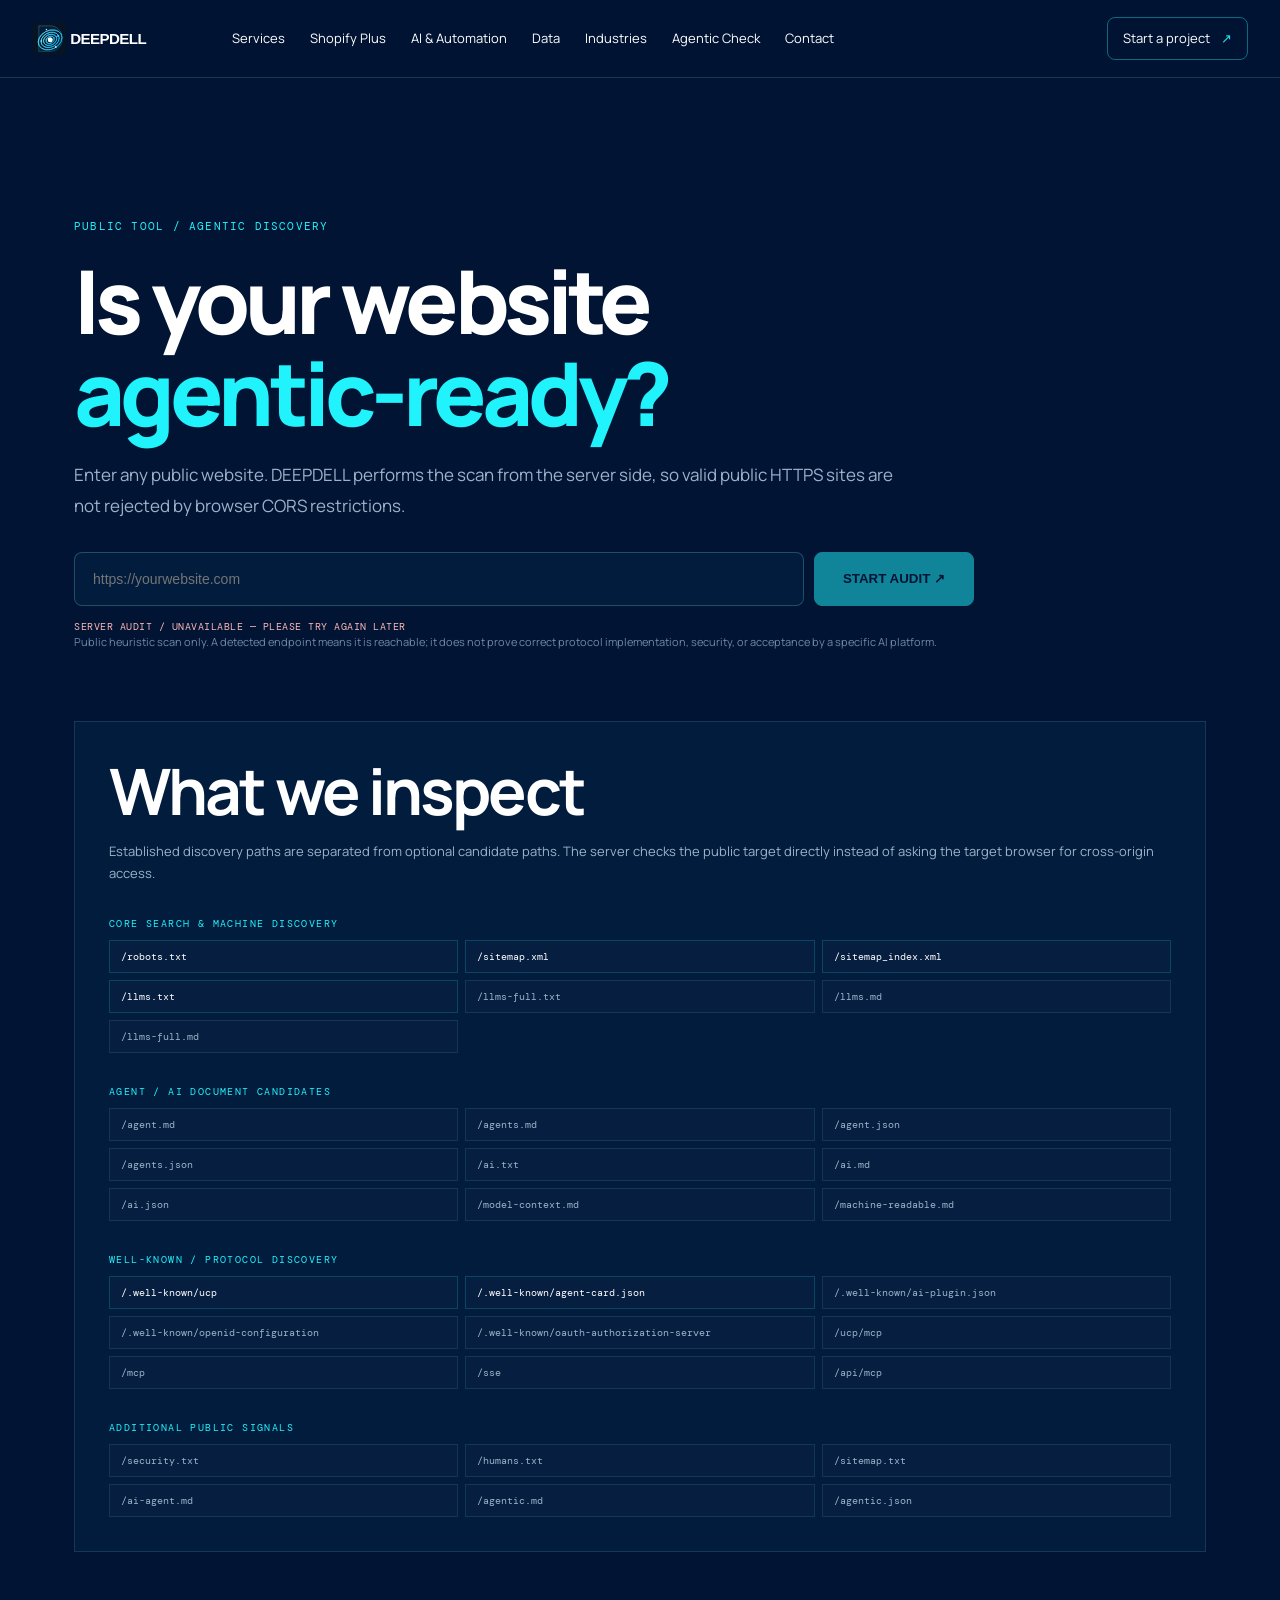
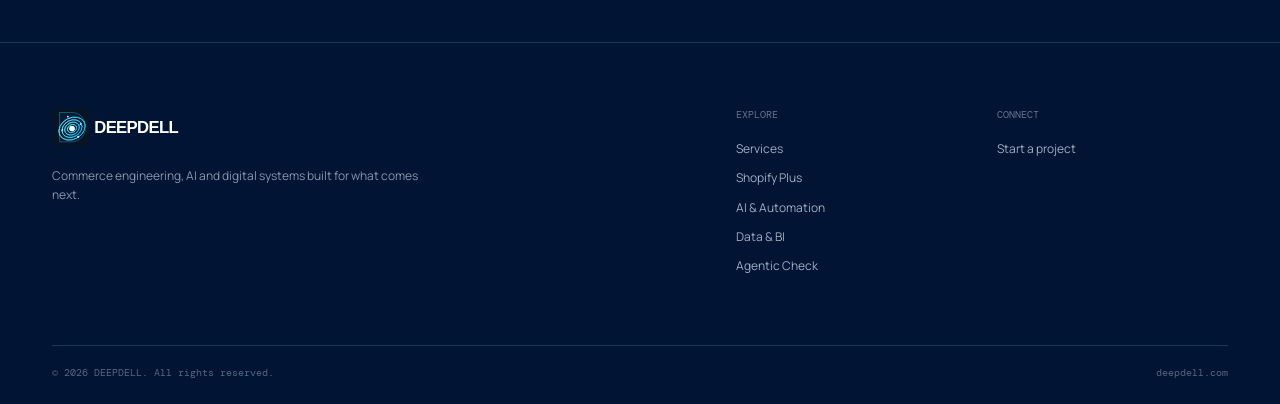
==== agentic-check.html @ 2ed1f087 "Remove CAPTCHA dependency from Agentic Readiness Checker" ====
<!doctype html>
<html lang="en">
<head>
<meta charset="utf-8"><meta name="viewport" content="width=device-width,initial-scale=1,viewport-fit=cover"><meta name="theme-color" content="#011434">
<meta name="description" content="DEEPDELL Agentic Readiness Checker — scan a public website for machine-readable discovery signals."><meta name="robots" content="index,follow,max-image-preview:large"><link rel="canonical" href="https://deepdell.com/agentic-check.html"><link rel="icon" href="assets/favicon.svg">
<link rel="stylesheet" href="styles.css"><link rel="stylesheet" href="responsive.css"><link rel="stylesheet" href="brand.css"><link rel="stylesheet" href="ux.css"><link rel="stylesheet" href="tech.css"><link rel="stylesheet" href="site-fixes.css">
<title>Agentic Readiness Checker — DEEPDELL</title>
<style>
.check-wrap{max-width:1180px;margin:0 auto;padding:140px 24px 90px}.check-hero{max-width:900px;margin-bottom:42px}.check-hero h1{font-size:clamp(48px,7vw,88px);line-height:.96;margin:18px 0 22px}.check-hero h1 span{color:#20f3fb}.check-hero p{color:#9db3ca;font-size:17px;line-height:1.8;max-width:820px}.check-form{display:grid;grid-template-columns:minmax(0,1fr) auto;gap:10px;margin:30px 0 12px}.check-form input{min-width:0;padding:17px 18px;border:1px solid rgba(137,249,253,.22);background:#021c3d;color:#fff;border-radius:8px;font:14px Inter,Arial,sans-serif;outline:none}.check-form input:focus{border-color:#20f3fb;box-shadow:0 0 0 3px rgba(32,243,251,.08)}.check-form button{border:1px solid #20f3fb;background:#20f3fb;color:#011434;padding:0 28px;border-radius:8px;font-weight:800;cursor:pointer;min-height:54px}.check-form button:disabled{opacity:.5;cursor:wait}.check-note{font-size:11px;color:#7189a3;line-height:1.7}.server-status{font:10px 'DM Mono',monospace;color:#7189a3;letter-spacing:.05em;margin-top:14px}.server-status.ready{color:#89f9fd}.server-status.error{color:#ffb7b7}.audit-panel{display:none;margin-top:35px}.audit-panel.show{display:block}.audit-url{margin:0 0 18px;padding:11px 13px;border:1px solid rgba(137,249,253,.14);background:#021c3d;color:#89f9fd;font:10px 'DM Mono',monospace;overflow:hidden;text-overflow:ellipsis;white-space:nowrap}.audit-head{display:flex;justify-content:space-between;gap:25px;align-items:flex-end;margin-bottom:20px}.audit-score{font-size:66px;line-height:.9;font-weight:800;color:#20f3fb}.audit-score small{font-size:20px;color:#89f9fd}.audit-label{color:#9db3ca;font:10px 'DM Mono',monospace;letter-spacing:.1em;text-transform:uppercase;line-height:1.8}.audit-grid{display:grid;grid-template-columns:repeat(2,minmax(0,1fr));gap:10px}.audit-card{padding:18px;border:1px solid rgba(137,249,253,.13);background:#062247;min-height:110px}.audit-card.pass{border-color:rgba(32,243,251,.35)}.audit-card.warn{border-color:rgba(255,196,91,.3)}.audit-top{display:flex;justify-content:space-between;gap:10px;margin-bottom:8px}.audit-top strong{font-size:13px}.badge{font:9px 'DM Mono',monospace;letter-spacing:.1em;color:#89f9fd}.warn .badge{color:#ffc45b}.audit-card p{margin:0;color:#9db3ca;font-size:12px;line-height:1.65}.group-title{margin:32px 0 10px;color:#20f3fb;font:10px 'DM Mono',monospace;letter-spacing:.14em}.score-box{margin:30px 0;padding:24px;border:1px solid rgba(32,243,251,.24);background:linear-gradient(135deg,rgba(32,243,251,.045),rgba(2,28,61,.96))}.score-box h3{margin:0 0 18px;color:#20f3fb;font:11px 'DM Mono',monospace;letter-spacing:.14em}.score-row{display:grid;grid-template-columns:minmax(0,1fr) auto;gap:15px;padding:11px 0;border-bottom:1px solid rgba(137,249,253,.08);color:#dce9f5;font-size:13px}.score-row strong{font:700 12px 'DM Mono',monospace;color:#89f9fd}.score-total{display:flex;justify-content:space-between;margin-top:16px;padding-top:16px;border-top:1px solid rgba(32,243,251,.22);font-weight:800}.score-total b{font:700 20px 'DM Mono',monospace;color:#20f3fb}.audit-actions{display:flex;justify-content:space-between;gap:15px;align-items:center;margin-top:22px;padding:22px;border:1px solid rgba(32,243,251,.22);background:#021c3d}.audit-actions strong{display:block;font-size:18px;margin-bottom:5px}.audit-actions span{color:#9db3ca;font-size:12px;line-height:1.6}.audit-actions a{white-space:nowrap}.method{margin-top:70px;padding:34px;border:1px solid rgba(137,249,253,.13);background:#021c3d}.method h2{margin-top:0}.method p{color:#9db3ca;line-height:1.75;font-size:13px}.path-list{display:grid;grid-template-columns:repeat(3,1fr);gap:7px}.path{padding:9px 11px;border:1px solid rgba(137,249,253,.10);background:#061f40;color:#9db3ca;font:10px 'DM Mono',monospace;overflow:hidden;text-overflow:ellipsis}.path.standard{color:#fff;border-color:rgba(32,243,251,.18)}
@media(max-width:700px){.check-wrap{padding:105px 18px 60px}.check-form{grid-template-columns:1fr}.check-form button{width:100%}.audit-head{align-items:flex-start;flex-direction:column}.audit-grid{grid-template-columns:1fr}.audit-actions{align-items:flex-start;flex-direction:column}.audit-actions a{width:100%;text-align:center}.path-list{grid-template-columns:1fr 1fr}.audit-score{font-size:56px}}
@media(max-width:430px){.path-list{grid-template-columns:1fr}.check-hero h1{font-size:clamp(42px,12vw,58px)}}
</style>
</head>
<body>
<div id="site-loader" aria-hidden="true"><div class="loader-inner"><div class="loader-orbit"><span class="loader-core"></span></div><span class="loader-label">DEEPDELL / INITIALISING</span></div></div>
<header class="site-header" id="top"><a class="brand" href="/" aria-label="DEEPDELL home"><img src="assets/deepdell-lockup.svg" alt="DEEPDELL — Deep Technology. Clear Impact."></a><nav class="nav" aria-label="Main navigation"><a href="services.html">Services</a><a href="shopify-plus.html">Shopify Plus</a><a href="ai.html">AI & Automation</a><a href="data.html">Data</a><a href="industries.html">Industries</a><a href="agentic-check.html" aria-current="page">Agentic Check</a><a href="contact.html">Contact</a></nav><div class="header-tools"><a class="header-cta" href="contact.html">Start a project <span>↗</span></a><button class="menu" aria-label="Open menu" aria-expanded="false" type="button"><i></i><i></i></button></div></header>
<main class="check-wrap"><section class="check-hero"><div class="section-kicker">PUBLIC TOOL / AGENTIC DISCOVERY</div><h1>Is your website <span>agentic-ready?</span></h1><p>Enter any public website. DEEPDELL performs the scan from the server side, so valid public HTTPS sites are not rejected by browser CORS restrictions.</p><form class="check-form" id="scan-form"><input id="url" type="url" inputmode="url" autocomplete="url" placeholder="https://yourwebsite.com" required><button id="scan-button" type="submit">START AUDIT ↗</button></form><div class="server-status" id="server-status">SERVER AUDIT / CHECKING AVAILABILITY</div><div class="check-note">Public heuristic scan only. A detected endpoint means it is reachable; it does not prove correct protocol implementation, security, or acceptance by a specific AI platform.</div></section><section class="audit-panel" id="status" aria-live="polite"></section>
<section class="method"><h2>What we inspect</h2><p>Established discovery paths are separated from optional candidate paths. The server checks the public target directly instead of asking the target browser for cross-origin access.</p><div class="group-title">CORE SEARCH & MACHINE DISCOVERY</div><div class="path-list"><div class="path standard">/robots.txt</div><div class="path standard">/sitemap.xml</div><div class="path standard">/sitemap_index.xml</div><div class="path standard">/llms.txt</div><div class="path">/llms-full.txt</div><div class="path">/llms.md</div><div class="path">/llms-full.md</div></div><div class="group-title">AGENT / AI DOCUMENT CANDIDATES</div><div class="path-list"><div class="path">/agent.md</div><div class="path">/agents.md</div><div class="path">/agent.json</div><div class="path">/agents.json</div><div class="path">/ai.txt</div><div class="path">/ai.md</div><div class="path">/ai.json</div><div class="path">/model-context.md</div><div class="path">/machine-readable.md</div></div><div class="group-title">WELL-KNOWN / PROTOCOL DISCOVERY</div><div class="path-list"><div class="path standard">/.well-known/ucp</div><div class="path standard">/.well-known/agent-card.json</div><div class="path">/.well-known/ai-plugin.json</div><div class="path">/.well-known/openid-configuration</div><div class="path">/.well-known/oauth-authorization-server</div><div class="path">/ucp/mcp</div><div class="path">/mcp</div><div class="path">/sse</div><div class="path">/api/mcp</div></div><div class="group-title">ADDITIONAL PUBLIC SIGNALS</div><div class="path-list"><div class="path">/security.txt</div><div class="path">/humans.txt</div><div class="path">/sitemap.txt</div><div class="path">/ai-agent.md</div><div class="path">/agentic.md</div><div class="path">/agentic.json</div></div></section></main>
<footer class="footer"><div class="footer-brand"><img src="assets/deepdell-lockup.svg" alt="DEEPDELL — Deep Technology. Clear Impact."><p>Commerce engineering, AI and digital systems built for what comes next.</p></div><div class="footer-links"><div><strong>EXPLORE</strong><a href="services.html">Services</a><a href="shopify-plus.html">Shopify Plus</a><a href="ai.html">AI & Automation</a><a href="data.html">Data & BI</a><a href="agentic-check.html">Agentic Check</a></div><div><strong>CONNECT</strong><a href="contact.html">Start a project</a></div></div><div class="footer-bottom"><span>© 2026 DEEPDELL. All rights reserved.</span><span>deepdell.com</span></div></footer>
<script src="script.js"></script><script>
(()=>{
const form=document.getElementById('scan-form'),input=document.getElementById('url'),status=document.getElementById('status'),button=document.getElementById('scan-button'),server=document.getElementById('server-status');
const q=new URLSearchParams(location.search);if(q.get('url'))input.value=q.get('url');
const esc=s=>String(s??'').replace(/[&<>\"]/g,m=>({'&':'&amp;','<':'&lt;','>':'&gt;','\"':'&quot;'}[m]||m));
let apiReady=false;
async function checkApi(){try{const r=await fetch('/api/config',{cache:'no-store'});if(!r.ok)throw new Error();const cfg=await r.json();if(!cfg.auditAvailable)throw new Error();apiReady=true;server.textContent='SERVER AUDIT / READY';server.className='server-status ready';button.disabled=false}catch{apiReady=false;server.textContent='SERVER AUDIT / UNAVAILABLE — PLEASE TRY AGAIN LATER';server.className='server-status error';button.disabled=true}}
checkApi();
function render(r){const c=r.categories,total=Object.values(c).reduce((a,b)=>a+b,0),groups={};r.results.forEach(x=>(groups[x.group]??=[]).push(x));status.innerHTML=`<div class="audit-url">${esc(r.base)}</div><div class="audit-head"><div><div class="audit-score">${total}<small>/100</small></div><div class="audit-label">SCAN COMPLETE · SERVER-SIDE PUBLIC AUDIT</div></div><div class="audit-label">FOUND ${r.results.filter(x=>x.found).length} / ${r.results.length}<br>HTTP ${r.homepage.status} · HTTPS ${r.base.startsWith('https://')?'YES':'NO'}</div></div><section class="score-box"><h3>AGENTIC READINESS</h3>${[['Technical SEO',c.technicalSeo],['Machine Discovery',c.machineDiscovery],['LLM Readability',c.llmReadability],['Agent Identity',c.agentIdentity],['Agent Protocols',c.agentProtocols]].map(x=>`<div class="score-row"><span>${x[0]}</span><strong>${x[1]} / 20</strong></div>`).join('')}<div class="score-total"><span>TOTAL</span><b>${total} / 100</b></div></section><div class="group-title">PUBLIC SIGNAL RESULTS</div>${Object.entries(groups).map(([g,items])=>`<div class="group-title">${esc(g.toUpperCase())}</div><div class="audit-grid">${items.map(x=>`<article class="audit-card ${x.found?'pass':'warn'}"><div class="audit-top"><strong>${esc(x.name)}</strong><span class="badge">${x.found?'FOUND':'NOT FOUND'}</span></div><p><code>${esc(x.path)}</code> · ${x.found?'Public endpoint is reachable.':'No public response detected.'}${x.status?` HTTP ${x.status}.`:''} ${x.standard?'Established discovery path.':'Candidate or optional path.'}</p></article>`).join('')}</div>`).join('')}<div class="audit-actions"><div><strong>Want your website to work better for agents?</strong><span>DEEPDELL can turn these gaps into a structured machine-readable discovery layer.</span></div><a class="btn primary" href="contact.html?audit=${encodeURIComponent(r.base)}">MAKE MY WEBSITE AGENTIC ↗</a></div>`;status.classList.add('show');try{sessionStorage.setItem('deepdell-last-audit',r.base)}catch{}}
form.addEventListener('submit',async e=>{e.preventDefault();const value=input.value.trim();if(!apiReady||!value)return;button.disabled=true;button.textContent='SCANNING…';server.textContent='SERVER AUDIT / SCANNING PUBLIC SITE';server.className='server-status ready';status.classList.remove('show');try{const r=await fetch('/api/audit',{method:'POST',headers:{'Content-Type':'application/json','Accept':'application/json'},body:JSON.stringify({url:value})});const json=await r.json().catch(()=>({}));if(!r.ok)throw new Error(json.error||`Audit service returned HTTP ${r.status}.`);render(json);server.textContent='SERVER AUDIT / COMPLETE'}catch(err){status.innerHTML=`<div class="score-box"><h3>AUDIT COULD NOT COMPLETE</h3><p style="margin:0;color:#9db3ca;line-height:1.7;font-size:13px">${esc(err.message||'The server audit is temporarily unavailable. Please try again.')}</p></div>`;status.classList.add('show');server.textContent='SERVER AUDIT / ERROR';server.className='server-status error'}finally{button.disabled=!apiReady;button.textContent='START AUDIT ↗'}});
})();
</script>
</body></html>
---- styles.css ----
@import url('https://fonts.googleapis.com/css2?family=DM+Mono:wght@400;500&family=Manrope:wght@400;500;600;700;800&display=swap');:root{--bg:#030a14;--panel:#071526;--text:#f5f9ff;--muted:#9eb0c5;--line:rgba(151,192,228,.16);--cyan:#24e4f2;--blue:#4d8dff;--max:1240px}*{box-sizing:border-box}html{scroll-behavior:smooth}body{margin:0;background:radial-gradient(circle at 75% 5%,rgba(0,190,255,.1),transparent 28%),var(--bg);color:var(--text);font-family:Manrope,Arial,sans-serif;line-height:1.6}.noise{position:fixed;inset:0;pointer-events:none;opacity:.035}.section-pad{max-width:var(--max);margin:auto;padding:110px 32px}.site-header{height:78px;display:flex;align-items:center;justify-content:space-between;gap:28px;padding:0 32px;position:sticky;top:0;z-index:20;background:rgba(3,10,20,.76);backdrop-filter:blur(18px);border-bottom:1px solid var(--line)}.brand img{width:150px}.nav{display:flex;gap:25px}.nav a,.header-cta{color:#c8d5e5;text-decoration:none;font-size:13px}.nav a:hover,.text-link:hover{color:var(--cyan)}.header-cta{border:1px solid rgba(80,180,230,.3);padding:10px 15px;border-radius:999px;color:#fff}.header-cta span,.btn span,.text-link span{margin-left:8px;color:var(--cyan)}.menu{display:none;background:none;border:0}.menu i{display:block;width:25px;height:1px;background:#fff;margin:6px}.hero{min-height:calc(100vh - 78px);display:grid;grid-template-columns:1.02fr .98fr;align-items:center;gap:40px;padding-top:75px}.eyebrow,.section-kicker,.service-num,.ai-index,.trust-line,.dash-top,.dash-bottom{font-family:'DM Mono',monospace;letter-spacing:.11em;font-size:11px}.eyebrow{color:#a9c4dc;display:flex;align-items:center;gap:9px}.pulse{width:7px;height:7px;border-radius:50%;background:var(--cyan);box-shadow:0 0 18px var(--cyan)}h1{font-size:clamp(58px,7.4vw,104px);line-height:.95;letter-spacing:-.065em;margin:22px 0 28px}h1 em,h2 span{font-style:normal;background:linear-gradient(100deg,#fff 15%,#59dff3 70%,#4d8dff);-webkit-background-clip:text;color:transparent}.hero-lead{max-width:690px;font-size:18px;color:var(--muted);line-height:1.75}.hero-actions{display:flex;gap:12px;margin:32px 0 20px}.btn{display:inline-flex;align-items:center;text-decoration:none;border-radius:7px;padding:14px 19px;font-weight:700;font-size:13px}.primary{background:linear-gradient(100deg,#2ae1ef,#4b83ff);color:#03101d;box-shadow:0 10px 45px rgba(32,203,239,.17)}.ghost{border:1px solid var(--line);color:#d9e4f0}.hero-note{font-size:12px;color:#73889f}.hero-art{height:610px;position:relative;display:grid;place-items:center}.orb{width:min(530px,80vw);aspect-ratio:1;border-radius:48% 52% 50% 50%;position:relative;background:linear-gradient(145deg,#061b38,#041023);box-shadow:0 0 100px rgba(0,180,255,.16),inset 0 0 80px rgba(0,225,255,.08);overflow:hidden}.orb:before{content:'';position:absolute;inset:0;background:linear-gradient(135deg,transparent 45%,rgba(0,238,255,.18),transparent 62%);border:1px solid rgba(89,219,255,.45);border-radius:inherit}.orb-core{position:absolute;width:92px;height:92px;left:50%;top:50%;transform:translate(-50%,-50%);border-radius:50%;background:#efffff;box-shadow:0 0 20px #fff,0 0 75px #13e8ff,0 0 130px rgba(28,160,255,.75)}.ring{position:absolute;border:3px solid #62e7ff;border-left-color:transparent;border-radius:50%;left:50%;top:50%;transform:translate(-50%,-50%) rotate(-28deg);filter:drop-shadow(0 0 8px rgba(43,221,255,.5));animation:spin 15s linear infinite}.r1{width:175px;height:135px}.r2{width:270px;height:205px;animation-duration:20s}.r3{width:370px;height:285px;animation-duration:25s}.r4{width:485px;height:370px;animation-duration:31s}.dot{position:absolute;border-radius:50%;background:#bffaff;box-shadow:0 0 17px #2de7ff}.d1{width:18px;height:18px;left:22%;top:44%}.d2{width:13px;height:13px;right:18%;top:31%}.d3{width:25px;height:25px;right:28%;bottom:17%}.d4{width:15px;height:15px;left:40%;top:13%}@keyframes spin{to{transform:translate(-50%,-50%) rotate(332deg)}}.floating-card{position:absolute;background:rgba(5,19,35,.84);border:1px solid var(--line);padding:14px 17px;backdrop-filter:blur(14px);box-shadow:0 18px 50px rgba(0,0,0,.28);border-radius:9px;display:flex;flex-direction:column;min-width:165px}.floating-card span{font:10px 'DM Mono',monospace;color:var(--cyan);letter-spacing:.12em}.floating-card strong{font-size:16px}.floating-card small{font-size:10px;color:#8398ad}.card-a{left:3%;top:18%}.card-b{right:0;bottom:17%}.trust{padding-top:28px;padding-bottom:28px;border-top:1px solid var(--line);border-bottom:1px solid var(--line);max-width:none}.trust-line{max-width:var(--max);margin:auto;padding:0 32px;display:flex;justify-content:space-between;gap:20px;color:#6d849b}.section-kicker{color:#4cdceb;margin-bottom:18px}.section-heading{display:grid;grid-template-columns:1.15fr .65fr;gap:70px;align-items:end;margin-bottom:52px}.section-heading h2,h2{font-size:clamp(40px,5vw,66px);line-height:1.02;letter-spacing:-.05em;margin:0}.section-heading p,.shopify-copy>p,.dashboard-copy>p{color:var(--muted);font-size:16px;line-height:1.8;margin:0}.service-grid{display:grid;grid-template-columns:repeat(3,1fr);border-top:1px solid var(--line);border-left:1px solid var(--line)}.service{min-height:315px;padding:29px;border-right:1px solid var(--line);border-bottom:1px solid var(--line);position:relative;transition:.3s;background:rgba(4,13,24,.4)}.service:hover{background:rgba(12,34,57,.75);transform:translateY(-3px)}.service.featured{grid-column:span 2;background:linear-gradient(140deg,rgba(12,49,72,.7),rgba(5,17,31,.5))}.service-num{position:absolute;right:22px;top:22px;color:#547088}.icon{font-size:25px;color:var(--cyan);margin-bottom:48px}.service h3{font-size:21px;margin:0 0 12px}.service p{color:#8ea4ba;font-size:13px;line-height:1.75}.tags{display:flex;gap:7px;flex-wrap:wrap;margin-top:20px}.tags span,.tool-cloud span{font-size:10px;border:1px solid rgba(75,213,240,.2);padding:5px 8px;border-radius:99px;color:#93c8d5}.shopify{max-width:none;background:linear-gradient(90deg,#061424,#071b2c 50%,#04101e);display:grid;grid-template-columns:1fr 1fr;gap:80px;align-items:center;border-top:1px solid var(--line);border-bottom:1px solid var(--line)}.shopify-visual{height:520px;display:grid;place-items:center;position:relative;overflow:hidden}.shopify-mark{width:250px;height:250px;border:1px solid rgba(70,221,242,.5);border-radius:30px;display:grid;place-items:center;font-size:170px;font-weight:800;color:#fff;background:radial-gradient(circle,#0d6d77 0,rgba(6,24,42,.2) 68%);box-shadow:0 0 100px rgba(24,218,239,.18)}.grid-glow{position:absolute;inset:0;background-image:linear-gradient(rgba(65,190,220,.07) 1px,transparent 1px),linear-gradient(90deg,rgba(65,190,220,.07) 1px,transparent 1px);background-size:45px 45px;mask-image:radial-gradient(circle,#000,transparent 68%)}.shopify-copy h2{font-size:clamp(40px,5vw,64px);margin:0 0 20px}.cap-list{margin:28px 0;border-top:1px solid var(--line)}.cap-list div{display:flex;gap:18px;padding:14px 0;border-bottom:1px solid var(--line);font-size:13px}.cap-list strong{font:11px 'DM Mono',monospace;color:#4cdceb}.cap-list span{color:#bdcad8}.text-link{display:inline-block;color:#fff;text-decoration:none;font-size:13px;font-weight:700}.ai-section{background:#020913}.ai-grid{display:grid;grid-template-columns:repeat(4,1fr);border:1px solid var(--line)}.ai-grid article{padding:30px;border-right:1px solid var(--line);min-height:260px}.ai-grid article:last-child{border-right:0}.ai-index{color:var(--cyan)}.ai-grid h3{font-size:21px;margin:55px 0 10px}.ai-grid p{color:#8ea4ba;font-size:13px}.architecture{margin-top:32px;display:flex;align-items:center;justify-content:center;gap:18px;flex-wrap:wrap;color:#9ab3c8;font:11px 'DM Mono',monospace}.architecture div{padding:13px 18px;border:1px solid var(--line);background:#061322}.architecture b{color:var(--cyan)}.reporting{display:grid;grid-template-columns:.8fr 1.2fr;gap:80px;align-items:center}.dashboard-copy ul{list-style:none;padding:0;margin:28px 0}.dashboard-copy li{padding:10px 0;border-bottom:1px solid var(--line);color:#a9bacb;font-size:13px}.dashboard-copy li:before{content:'↗';color:var(--cyan);margin-right:10px}.dashboard{background:#071523;border:1px solid rgba(111,179,215,.22);border-radius:12px;padding:24px;box-shadow:0 35px 80px rgba(0,0,0,.25)}.dash-top{display:flex;justify-content:space-between;color:#8198ad}.dash-top span{color:#57e4b4}.metric-row{display:grid;grid-template-columns:repeat(3,1fr);gap:10px;margin:25px 0}.metric-row div{padding:18px;background:#091d31;border:1px solid var(--line)}.metric-row small{display:block;font:9px 'DM Mono',monospace;color:#688198}.metric-row strong{display:block;font-size:24px;margin:5px 0}.metric-row em{font-style:normal;color:#57e4b4;font-size:10px}.chart{height:210px;border:1px solid var(--line);padding:18px;display:flex;flex-direction:column;justify-content:flex-end;background:repeating-linear-gradient(0deg,transparent,transparent 48px,rgba(118,173,210,.07) 49px)}.bars{height:155px;display:flex;align-items:flex-end;gap:7px}.bars i{flex:1;display:block;background:linear-gradient(to top,#127b9a,#52e8f1);border-radius:3px 3px 0 0;opacity:.85}.axis{display:flex;justify-content:space-between;margin-top:10px;color:#5d7489;font:8px 'DM Mono',monospace}.dash-bottom{display:flex;justify-content:space-between;margin-top:18px;color:#70869a}.dash-bottom strong{color:#57e4b4}.why{background:linear-gradient(180deg,#030a14,#061426)}.why-grid{display:grid;grid-template-columns:repeat(3,1fr);gap:1px;background:var(--line)}.why-grid article{background:#061322;padding:30px;min-height:230px}.why-grid b{font:11px 'DM Mono',monospace;color:var(--cyan)}.why-grid h3{font-size:18px;margin:35px 0 8px}.why-grid p,.steps p{color:#8ea4ba;font-size:13px}.process{border-top:1px solid var(--line)}.steps{display:grid;grid-template-columns:repeat(4,1fr);border-top:1px solid var(--line)}.steps article{padding:28px;border-right:1px solid var(--line);min-height:260px}.steps article:last-child{border-right:0}.steps span{font:12px 'DM Mono',monospace;color:var(--cyan)}.steps h3{margin-top:55px;font-size:20px}.toolbox{background:#020810}.toolbox h2{margin-bottom:45px}.tool-cloud{display:flex;flex-wrap:wrap;gap:10px}.tool-cloud span{font-size:12px;padding:9px 13px;color:#b9cad9}.contact{padding-top:80px;padding-bottom:80px}.contact-panel{display:grid;grid-template-columns:1fr .65fr;gap:60px;padding:65px;border:1px solid rgba(63,207,239,.25);background:radial-gradient(circle at 85% 30%,rgba(25,214,237,.12),transparent 35%),#061426}.contact h2{font-size:clamp(44px,5.3vw,72px);margin:0 0 20px}.contact p{color:var(--muted);max-width:640px}.contact-action{display:flex;flex-direction:column;justify-content:center;align-items:flex-start;gap:15px}.large{padding:17px 22px}.contact-action small{color:#738ba2}.footer{border-top:1px solid var(--line);padding:65px 32px 25px;max-width:var(--max);margin:auto;display:grid;grid-template-columns:1fr .7fr;gap:80px}.footer-brand img{width:160px}.footer-brand p{color:#758ba1;max-width:350px;font-size:12px}.footer-links{display:grid;grid-template-columns:1fr 1fr;gap:30px}.footer-links div{display:flex;flex-direction:column;gap:10px}.footer-links strong{font:10px 'DM Mono',monospace;color:#5f768d;margin-bottom:8px}.footer-links a{color:#9db0c2;text-decoration:none;font-size:12px}.footer-bottom{grid-column:1/-1;border-top:1px solid var(--line);padding-top:20px;display:flex;justify-content:space-between;color:#52697f;font:10px 'DM Mono',monospace}@media(max-width:950px){.nav{display:none}.menu{display:block}.site-header.menu-open .nav{display:flex;position:absolute;top:78px;left:0;right:0;padding:20px 32px;background:#040d19;flex-direction:column;border-bottom:1px solid var(--line)}.hero,.shopify,.reporting,.contact-panel{grid-template-columns:1fr}.hero-art{height:480px}.service-grid{grid-template-columns:1fr 1fr}.service.featured{grid-column:span 2}.ai-grid{grid-template-columns:1fr 1fr}.ai-grid article{border-bottom:1px solid var(--line)}.why-grid{grid-template-columns:1fr 1fr}.steps{grid-template-columns:1fr 1fr}.shopify-visual{height:360px}.section-heading{grid-template-columns:1fr;gap:20px}.trust-line{flex-wrap:wrap}.trust-line span{width:30%}}@media(max-width:600px){.section-pad{padding:75px 20px}.site-header{padding:0 20px}.header-cta{display:none}.brand img{width:128px}h1{font-size:58px}.hero{padding-top:55px}.hero-art{height:390px}.orb{width:330px}.r4{width:300px;height:240px}.r3{width:245px;height:195px}.r2{width:190px;height:150px}.r1{width:135px;height:105px}.orb-core{width:62px;height:62px}.floating-card{transform:scale(.82)}.card-a{left:-3%;top:12%}.card-b{right:-3%;bottom:10%}.hero-lead{font-size:15px}.hero-actions{flex-direction:column;align-items:stretch}.btn{justify-content:center}.service-grid,.ai-grid,.why-grid,.steps{grid-template-columns:1fr}.service.featured{grid-column:span 1}.service{min-height:auto}.ai-grid article,.steps article{border-right:0}.metric-row{grid-template-columns:1fr}.dashboard{padding:15px}.shopify-visual{height:280px}.shopify-mark{width:180px;height:180px;font-size:120px}.contact-panel{padding:35px 24px}.footer{grid-template-columns:1fr;padding:50px 20px 20px}.footer-bottom{flex-direction:column;gap:8px}.footer-links{grid-template-columns:1fr 1fr}.trust-line span{width:45%}.architecture{gap:8px}}
---- responsive.css ----
/* DEEPDELL responsive hardening */
html,body{width:100%;max-width:100%;overflow-x:hidden}
img,svg{max-width:100%;height:auto}
button,a{touch-action:manipulation}
.site-header{width:100%}
.hero,.shopify,.reporting,.contact-panel{min-width:0}
.hero-copy,.hero-art,.shopify-copy,.dashboard-copy,.contact-panel>div{min-width:0}
.hero-lead,.section-heading p,.shopify-copy>p,.dashboard-copy>p,.service p,.ai-grid p,.why-grid p,.steps p,.contact p{overflow-wrap:anywhere}
@media (max-width:1100px){
  .site-header{padding-left:24px;padding-right:24px}
  .nav{gap:16px}
  .hero{gap:24px}
  .hero-art{height:500px}
  .orb{width:min(480px,70vw)}
  .r4{width:430px;height:330px}
  .section-pad{padding-left:24px;padding-right:24px}
}
@media (max-width:950px){
  .site-header{padding-left:20px;padding-right:20px}
  .brand img{width:138px;max-height:48px;object-fit:contain}
  .site-header.menu-open .nav{padding-left:20px;padding-right:20px}
  .hero{padding-top:42px;min-height:auto}
  .hero-art{height:430px;width:100%;overflow:visible}
  .orb{width:min(430px,76vw)}
  .floating-card{z-index:2}
  .card-a{left:2%;top:10%}
  .card-b{right:2%;bottom:8%}
  .shopify{gap:30px}
  .shopify-visual{height:330px}
  .reporting{gap:40px}
}
@media (max-width:700px){
  .section-pad{padding:64px 18px}
  .site-header{height:70px}
  .site-header.menu-open .nav{top:70px}
  .hero{padding-top:36px}
  h1{font-size:clamp(48px,15vw,70px);letter-spacing:-.055em}
  .hero-lead{font-size:15px;line-height:1.65}
  .hero-note{line-height:1.6}
  .hero-art{height:360px;margin-top:10px}
  .orb{width:min(330px,82vw)}
  .r4{width:300px;height:230px}
  .r3{width:240px;height:185px}
  .r2{width:185px;height:145px}
  .r1{width:130px;height:100px}
  .orb-core{width:60px;height:60px}
  .floating-card{min-width:132px;padding:10px 12px;transform:scale(.86);transform-origin:center}
  .card-a{left:-6%;top:8%}
  .card-b{right:-6%;bottom:4%}
  .floating-card strong{font-size:14px}
  .trust-line{padding:0 18px;gap:12px}
  .trust-line span{width:calc(50% - 6px)!important}
  .service{padding:24px}
  .service-grid{grid-template-columns:1fr}
  .service.featured{grid-column:span 1}
  .ai-grid{grid-template-columns:1fr}
  .ai-grid article{border-right:0;min-height:210px}
  .why-grid{grid-template-columns:1fr}
  .why-grid article{min-height:auto}
  .steps{grid-template-columns:1fr}
  .steps article{border-right:0;min-height:auto}
  .shopify-visual{height:250px}
  .shopify-mark{width:170px;height:170px;font-size:105px}
  .cap-list div{gap:12px;align-items:flex-start}
  .metric-row{grid-template-columns:1fr}
  .metric-row strong{font-size:22px}
  .chart{height:180px;padding:12px}
  .bars{gap:4px;height:130px}
  .contact-panel{padding:30px 20px;gap:30px}
  .contact-action{align-items:stretch}
  .contact-action .btn{width:100%}
  .footer{padding:48px 18px 20px;gap:35px}
  .footer-links{grid-template-columns:1fr 1fr;gap:20px}
  .footer-bottom{gap:8px;line-height:1.6}
}
@media (max-width:420px){
  .brand img{width:120px}
  .menu i{width:22px}
  .hero-art{height:320px}
  .orb{width:280px}
  .r4{width:255px;height:200px}
  .r3{width:210px;height:165px}
  .r2{width:165px;height:130px}
  .r1{width:115px;height:90px}
  .floating-card{min-width:118px;transform:scale(.76)}
  .card-a{left:-9%}
  .card-b{right:-9%}
  .architecture{font-size:9px}
  .architecture div{padding:10px 12px}
  .footer-links{grid-template-columns:1fr}
}
@media (prefers-reduced-motion:reduce){*,*::before,*::after{scroll-behavior:auto!important;animation-duration:.001ms!important;animation-iteration-count:1!important;transition:none!important}}
---- brand.css ----
/* DEEPDELL Brand System v1.0 — September 2026
   Source: DEEPDELL Brand Guidelines v1.0
*/
:root{
  --brand-deep-navy:#011434;
  --brand-night-blue:#021C3D;
  --brand-electric-cyan:#20F3FB;
  --brand-aqua:#0AC7E6;
  --brand-ice:#89F9FD;
  --brand-signal-blue:#0A7FDB;
  --brand-white:#FFFFFF;
  --brand-text:#FFFFFF;
  --brand-muted:#B7C7D8;
  --brand-line:rgba(137,249,253,.16);
  --brand-radius:8px;
}

html{background:var(--brand-deep-navy)}
body{
  background:var(--brand-deep-navy)!important;
  color:var(--brand-text)!important;
  font-family:Inter,Manrope,Sora,Arial,Helvetica,sans-serif!important;
}

/* Controlled depth: navy → blue → cyan, never rainbow */
body:before{
  content:"";
  position:fixed;
  inset:0;
  pointer-events:none;
  z-index:-1;
  background:
    radial-gradient(circle at 78% 4%,rgba(10,127,219,.14),transparent 27%),
    radial-gradient(circle at 50% 45%,rgba(10,199,230,.045),transparent 38%);
}

.noise{opacity:.018!important}

.site-header{
  height:78px!important;
  background:rgba(1,20,52,.92)!important;
  border-bottom:1px solid var(--brand-line)!important;
  box-shadow:none!important;
  backdrop-filter:blur(18px);
}
.brand{gap:10px!important}
.brand img{
  width:46px!important;
  height:46px!important;
  object-fit:contain;
  filter:none!important;
}
.brand:after{
  content:'DEEPDELL';
  font-family:Inter,Manrope,Sora,Arial,sans-serif;
  font-size:20px;
  font-weight:800;
  letter-spacing:-.045em;
  color:var(--brand-white);
  line-height:1;
}
.nav a,.header-cta{color:#D8E5F0!important}
.nav a:hover,.text-link:hover{color:var(--brand-electric-cyan)!important}
.header-cta{
  border:1px solid rgba(32,243,251,.34)!important;
  border-radius:var(--brand-radius)!important;
  background:transparent!important;
}
.header-cta:hover{background:rgba(32,243,251,.08)!important;border-color:var(--brand-electric-cyan)!important}
.menu i{background:var(--brand-white)!important}

/* Typography — structured, precise, no decorative rainbow treatment */
h1,h2,h3{font-family:Inter,Manrope,Sora,Arial,sans-serif!important}
h1{font-weight:800!important;line-height:1.05!important;letter-spacing:-.055em!important}
h2{font-weight:700!important;line-height:1.1!important;letter-spacing:-.045em!important}
h3{font-weight:600!important}
h1 em,h2 span{
  background:none!important;
  -webkit-background-clip:initial!important;
  color:var(--brand-electric-cyan)!important;
}
.eyebrow,.section-kicker,.service-num,.ai-index,.trust-line,.dash-top,.dash-bottom{
  color:var(--brand-ice)!important;
}
.pulse{background:var(--brand-electric-cyan)!important;box-shadow:0 0 16px var(--brand-electric-cyan)!important}

/* Hero: one focal point + one supporting orbital system */
.hero{background:transparent!important}
.hero-lead{color:var(--brand-muted)!important}
.hero-note{color:#8298AD!important}
.btn{border-radius:var(--brand-radius)!important;transition:transform 200ms ease,background 200ms ease,border-color 200ms ease,box-shadow 200ms ease!important}
.primary{
  background:var(--brand-electric-cyan)!important;
  color:#011434!important;
  box-shadow:0 10px 35px rgba(32,243,251,.16)!important;
}
.primary:hover{background:var(--brand-ice)!important;box-shadow:0 14px 42px rgba(32,243,251,.24)!important}
.ghost{border-color:var(--brand-line)!important;color:var(--brand-white)!important;background:rgba(2,28,61,.42)!important}
.ghost:hover{border-color:rgba(32,243,251,.4)!important;background:rgba(2,28,61,.8)!important}

/* Orbital visual language: deep field, cyan focal light, restrained motion */
.orb{
  background:linear-gradient(145deg,var(--brand-night-blue),var(--brand-deep-navy))!important;
  box-shadow:0 0 90px rgba(10,127,219,.14),inset 0 0 70px rgba(10,199,230,.06)!important;
}
.orb:before{border-color:rgba(32,243,251,.35)!important}
.orb-core{background:var(--brand-white)!important;box-shadow:0 0 20px #fff,0 0 70px var(--brand-electric-cyan),0 0 120px rgba(10,127,219,.6)!important}
.ring{border-color:var(--brand-electric-cyan)!important;border-left-color:transparent!important;filter:drop-shadow(0 0 7px rgba(32,243,251,.42))!important}
.dot{background:var(--brand-ice)!important;box-shadow:0 0 15px var(--brand-electric-cyan)!important}
.floating-card{
  background:rgba(2,28,61,.88)!important;
  border-color:var(--brand-line)!important;
  border-radius:var(--brand-radius)!important;
  box-shadow:0 18px 45px rgba(0,0,0,.22)!important;
}
.floating-card span{color:var(--brand-electric-cyan)!important}

/* Layout: disciplined 8px rhythm, restrained surfaces */
.section-pad{max-width:1240px!important}
.service-grid,.ai-grid,.steps{border-color:var(--brand-line)!important}
.service,.ai-grid article,.why-grid article,.steps article{
  background:rgba(2,28,61,.48)!important;
  border-color:var(--brand-line)!important;
  box-shadow:none!important;
  transition:transform 200ms ease,background 200ms ease,border-color 200ms ease!important;
}
.service:hover,.ai-grid article:hover,.why-grid article:hover,.steps article:hover{
  background:rgba(2,28,61,.78)!important;
  border-color:rgba(32,243,251,.26)!important;
  box-shadow:none!important;
}
.service.featured{background:linear-gradient(135deg,rgba(2,28,61,.92),rgba(10,127,219,.10))!important}
.icon,.ai-index,.service-num{color:var(--brand-electric-cyan)!important}
.service p,.ai-grid p,.why-grid p,.steps p{color:#AABCCD!important}

/* Tags: functional labels, not excessive pills */
.tags span,.tool-cloud span{
  border-radius:4px!important;
  border-color:rgba(32,243,251,.22)!important;
  color:#A9DDE5!important;
  background:rgba(32,243,251,.025)!important;
}

/* Shopify section — use brand system rather than unrelated green/icon treatment */
.shopify{background:var(--brand-night-blue)!important;border-color:var(--brand-line)!important}
.shopify-mark{
  width:250px!important;height:250px!important;border-radius:24px!important;
  border:1px solid rgba(32,243,251,.34)!important;
  background:radial-gradient(circle at 50% 50%,rgba(32,243,251,.16),rgba(2,28,61,.72) 55%,var(--brand-deep-navy) 100%)!important;
  box-shadow:0 0 80px rgba(32,243,251,.12)!important;
  color:var(--brand-electric-cyan)!important;
}
.shopify-mark:before{content:'◎';font-size:170px;font-weight:400;color:var(--brand-electric-cyan)}
.shopify-mark{font-size:0}
.grid-glow{background-image:linear-gradient(rgba(32,243,251,.06) 1px,transparent 1px),linear-gradient(90deg,rgba(32,243,251,.06) 1px,transparent 1px)!important}

/* Data/UI surfaces */
.dashboard{background:var(--brand-night-blue)!important;border-color:var(--brand-line)!important;box-shadow:none!important;border-radius:var(--brand-radius)!important}
.metric-row div,.chart{background:rgba(1,20,52,.72)!important;border-color:var(--brand-line)!important}
.bars i{background:linear-gradient(to top,var(--brand-signal-blue),var(--brand-electric-cyan))!important}

/* Keep cyan a signal color, not the default for everything */
.trust-line{color:#7890A6!important}
.cap-list,.cap-list div{border-color:var(--brand-line)!important}
.cap-list strong{color:var(--brand-electric-cyan)!important}
.cap-list span{color:#C1CFDC!important}
.architecture div{background:var(--brand-night-blue)!important;border-color:var(--brand-line)!important}
.architecture b{color:var(--brand-electric-cyan)!important}

/* Contact / footer */
.contact-panel{background:radial-gradient(circle at 85% 30%,rgba(32,243,251,.08),transparent 35%),var(--brand-night-blue)!important;border-color:rgba(32,243,251,.24)!important}
.contact-action small,.footer-brand p{color:#8298AD!important}
.footer{border-color:var(--brand-line)!important}
.footer-brand:after{content:'DEEPDELL';display:block;margin-top:-45px;margin-left:55px;font-size:20px;font-weight:800;letter-spacing:-.04em;color:var(--brand-white)}
.footer-bottom{border-color:var(--brand-line)!important}

/* Accessibility and responsive logo behavior */
:focus-visible{outline:2px solid var(--brand-electric-cyan);outline-offset:3px}
@media(max-width:700px){
  .site-header{height:70px!important;padding:0 18px!important}
  .brand img{width:38px!important;height:38px!important}
  .brand:after{font-size:18px}
  .site-header.menu-open .nav{top:70px!important;background:var(--brand-deep-navy)!important;border-bottom:1px solid var(--brand-line)!important}
}
@media(prefers-reduced-motion:reduce){*{scroll-behavior:auto!important;animation-duration:.01ms!important;animation-iteration-count:1!important;transition-duration:.01ms!important}}
---- ux.css ----
/* DEEPDELL UX SYSTEM v2 — dark-only / interactive / 3D motion */
:root{--ux-bg:#011434;--ux-bg-2:#021c3d;--ux-surface:#062247;--ux-surface-2:#082b52;--ux-text:#fff;--ux-muted:#9db3ca;--ux-line:rgba(137,249,253,.16);--ux-cyan:#20f3fb;--ux-aqua:#0ac7e6;--ux-blue:#0a7fdb;--ux-shadow:0 24px 80px rgba(0,0,0,.24);--ux-radius:8px;color-scheme:dark}
html{background:var(--ux-bg);scroll-behavior:smooth}html,body{min-height:100%;overflow-x:hidden}body{background:var(--ux-bg)!important;color:var(--ux-text)!important}body:before{background:radial-gradient(circle at 78% 5%,rgba(10,127,219,.10),transparent 27%),radial-gradient(circle at 50% 45%,rgba(10,199,230,.035),transparent 38%)!important;pointer-events:none}
.site-header{isolation:isolate;background:rgba(1,20,52,.88)!important;border-bottom:1px solid var(--ux-line)!important;backdrop-filter:blur(18px)}
.brand{display:flex!important;align-items:center!important;width:172px!important;height:auto!important}.brand:after,.footer-brand:after{display:none!important}.brand img{display:block!important;width:170px!important;height:auto!important;max-height:54px!important;object-fit:contain!important}.nav a,.header-cta{color:#fff!important}.header-cta{border-color:rgba(32,243,251,.38)!important}.header-cta:hover{border-color:var(--ux-cyan)!important;background:rgba(32,243,251,.07)!important;color:#fff!important}.header-tools{display:flex;align-items:center;gap:10px;margin-left:auto}.theme-toggle{display:none!important}
.scroll-progress{position:fixed;top:0;left:0;width:0;height:2px;background:linear-gradient(90deg,var(--ux-aqua),var(--ux-cyan));z-index:1000;box-shadow:0 0 14px rgba(32,243,251,.45)}
#site-loader{position:fixed;inset:0;z-index:2000;background:#011434;display:grid;place-items:center;transition:opacity .45s ease,visibility .45s ease;animation:loaderAutoHide 2.2s ease forwards} .loader-inner{text-align:center}.loader-orbit{width:74px;height:74px;border:1px solid rgba(32,243,251,.35);border-radius:50%;position:relative;animation:loaderSpin 2s linear infinite}.loader-orbit:before,.loader-orbit:after{content:'';position:absolute;border-radius:50%;inset:11px;border:2px solid transparent;border-top-color:#20f3fb;transform:rotate(30deg)}.loader-orbit:after{inset:22px;border-top-color:#0ac7e6;transform:rotate(150deg)}.loader-core{position:absolute;left:50%;top:50%;width:10px;height:10px;border-radius:50%;background:#fff;transform:translate(-50%,-50%);box-shadow:0 0 20px #20f3fb}.loader-label{display:block;margin-top:18px;color:#89f9fd;font:10px 'DM Mono',monospace;letter-spacing:.2em}.loader-done{opacity:0!important;visibility:hidden!important;pointer-events:none!important}@keyframes loaderSpin{to{transform:rotate(360deg)}}@keyframes loaderAutoHide{0%,78%{opacity:1;visibility:visible;pointer-events:auto}100%{opacity:0;visibility:hidden;pointer-events:none}}
/* Typography + brand palette */
h1,h2,h3{color:var(--ux-text)!important}h1 em,h2 span{color:var(--ux-cyan)!important;background:none!important;-webkit-text-fill-color:var(--ux-cyan)!important}.section-kicker,.eyebrow,.ai-index,.service-num{color:var(--ux-cyan)!important}.hero-lead,.section-heading p,.shopify-copy>p,.dashboard-copy>p,.hero-note{color:var(--ux-muted)!important}
/* Responsive containment */
html,body{width:100%;max-width:100%}.section-pad{width:100%;max-width:1240px;min-width:0;box-sizing:border-box}.hero-copy,.hero-art,.shopify-copy,.dashboard-copy,.contact-panel>div,.footer-brand,.footer-links{min-width:0}.service-grid,.ai-grid,.why-grid,.steps,.page-grid{min-width:0}.service,.ai-grid article,.why-grid article,.steps article,.page-card{overflow:hidden}
/* Cinematic 3D hero */
.hero{perspective:1400px}.hero-art{--mx:0px;--my:0px;--rx:0deg;--ry:0deg;--scroll-y:0px;position:relative;transform-style:preserve-3d;will-change:transform;transform:translate3d(var(--mx),var(--my),0) rotateX(var(--rx)) rotateY(var(--ry)) translateY(var(--scroll-y));transition:transform .16s cubic-bezier(.2,.8,.2,1)}.hero-art:before{content:'';position:absolute;inset:5% 4%;border:1px solid rgba(32,243,251,.08);border-radius:50%;transform:translateZ(-50px) rotateX(62deg);pointer-events:none}.hero-art:after{content:'';position:absolute;left:var(--cursor-x,50%);top:var(--cursor-y,50%);width:120px;height:120px;border:1px solid rgba(32,243,251,.24);border-radius:50%;transform:translate(-50%,-50%) scale(0);opacity:.8;pointer-events:none;transition:transform .25s ease,opacity .25s ease;mix-blend-mode:screen}.hero-art.is-hovering:after{transform:translate(-50%,-50%) scale(1)}.hero-art.hit:after{animation:cursorHit .55s ease-out}@keyframes cursorHit{0%{opacity:1;transform:translate(-50%,-50%) scale(.25)}100%{opacity:0;transform:translate(-50%,-50%) scale(1.9)}}
.orb{transform-style:preserve-3d;will-change:transform;box-shadow:0 0 100px rgba(32,243,251,.08),inset 0 0 80px rgba(10,127,219,.06)}.orb .ring{transform-style:preserve-3d;animation:orbitalFloat 9s ease-in-out infinite}.orb .r2{animation-duration:12s;animation-delay:-2s}.orb .r3{animation-duration:15s;animation-delay:-5s}.orb .r4{animation-duration:18s;animation-delay:-8s}.orb .dot{will-change:transform;transition:transform .12s ease-out,box-shadow .2s ease}.floating-card{z-index:4;will-change:transform;transition:transform .22s cubic-bezier(.2,.8,.2,1),border-color .2s ease,box-shadow .2s ease}.floating-card:hover{border-color:rgba(32,243,251,.55)!important;box-shadow:0 18px 55px rgba(0,0,0,.28),0 0 28px rgba(32,243,251,.10);transform:translateY(-7px) translateZ(18px)!important}@keyframes orbitalFloat{0%,100%{filter:drop-shadow(0 0 0 rgba(32,243,251,0))}50%{filter:drop-shadow(0 0 8px rgba(32,243,251,.16))}}
.service,.page-card,.ai-grid article,.why-grid article,.steps article,.arch-card,.engagement,.digital-card,.protocol,.live-console{--card-rx:0deg;--card-ry:0deg;--lift:0px;transform:perspective(900px) rotateX(var(--card-rx)) rotateY(var(--card-ry)) translateY(var(--lift));transform-style:preserve-3d;will-change:transform;border-color:var(--ux-line)!important;transition:transform .18s cubic-bezier(.2,.8,.2,1),border-color .2s ease,box-shadow .2s ease,background .2s ease}.service:hover,.page-card:hover,.ai-grid article:hover,.why-grid article:hover,.steps article:hover,.arch-card:hover,.engagement:hover,.digital-card:hover,.protocol:hover,.live-console:hover{--lift:-7px;border-color:rgba(32,243,251,.38)!important;box-shadow:0 24px 65px rgba(0,0,0,.25),0 0 26px rgba(32,243,251,.06)}.service:after,.page-card:after,.ai-grid article:after{content:'';position:absolute;inset:0;background:radial-gradient(circle at var(--spot-x,50%) var(--spot-y,0%),rgba(32,243,251,.12),transparent 38%);opacity:0;transition:opacity .2s ease;pointer-events:none}.service:hover:after,.page-card:hover:after,.ai-grid article:hover:after{opacity:1}
.btn,.tool-cloud span,.cap-list div,.footer-links a,.nav a,.text-link{transition:transform .2s ease,border-color .2s ease,background .2s ease,color .2s ease,box-shadow .2s ease}.btn:hover{transform:translateY(-3px)}.tool-cloud span:hover{transform:translateY(-3px);border-color:var(--ux-cyan);color:var(--ux-text)}.footer-links a:hover{transform:translateX(3px)}
.shopify-visual,.dashboard,.architecture,.contact-panel,.page-hero>div{--scroll-tilt:0deg;--scroll-depth:0px;transform-style:preserve-3d;will-change:transform;transform:perspective(1200px) rotateX(var(--scroll-tilt)) translateZ(var(--scroll-depth));transition:transform .18s ease-out}.shopify-visual,.dashboard{isolation:isolate}.shopify-visual:after,.dashboard:after{content:'';position:absolute;inset:-8%;border-radius:inherit;background:radial-gradient(circle at 50% 50%,rgba(32,243,251,.10),transparent 60%);filter:blur(24px);opacity:.5;z-index:-1;pointer-events:none}.architecture{transform-origin:center}.architecture div{transform:translateZ(12px)}
.reveal-item{opacity:0;transform:translateY(24px) scale(.985);transition:opacity .65s ease,transform .65s cubic-bezier(.2,.8,.2,1)}.reveal-item.visible{opacity:1;transform:none}
.page-hero{min-height:56vh;display:grid;align-items:end;padding-top:130px;padding-bottom:90px;background:radial-gradient(circle at 78% 35%,rgba(32,243,251,.10),transparent 30%);perspective:1200px}.page-hero h1{max-width:1000px}.page-hero p{max-width:720px;font-size:18px;color:var(--ux-muted)}.breadcrumbs{display:flex;gap:8px;align-items:center;margin-bottom:22px;color:var(--ux-muted);font:10px 'DM Mono',monospace;letter-spacing:.12em;text-transform:uppercase}.breadcrumbs a{color:var(--ux-cyan);text-decoration:none}.page-grid{display:grid;grid-template-columns:repeat(3,1fr);gap:1px;background:var(--ux-line);border:1px solid var(--ux-line)}.page-card{background:var(--ux-surface);padding:32px;min-height:270px;position:relative}.page-card .card-code{font:10px 'DM Mono',monospace;color:var(--ux-cyan);letter-spacing:.12em}.page-card h2,.page-card h3{margin:42px 0 12px;font-size:22px}.page-card p{color:var(--ux-muted);font-size:14px;line-height:1.75}.page-card ul{padding-left:18px;color:var(--ux-muted);font-size:13px;line-height:1.9}.page-intro{max-width:820px;margin-bottom:50px}.page-intro p{color:var(--ux-muted);font-size:17px;line-height:1.8}.cta-strip{margin-top:80px;padding:55px;border:1px solid var(--ux-line);background:radial-gradient(circle at 85% 30%,rgba(32,243,251,.12),transparent 35%),var(--ux-surface);display:flex;justify-content:space-between;align-items:center;gap:30px}.cta-strip h2{font-size:clamp(32px,4vw,54px);margin:0}.cta-strip p{color:var(--ux-muted);max-width:600px}
.footer{width:100%;max-width:none!important;box-sizing:border-box;overflow:hidden;background:var(--ux-bg);position:relative;padding:65px max(32px,calc((100vw - var(--max))/2 + 32px)) 25px;display:grid;grid-template-columns:1fr .8fr;gap:70px}.footer-brand img{width:170px!important;height:auto!important;max-height:54px!important;display:block!important;margin:0 0 20px!important;object-fit:contain}.footer-brand p{margin:0;max-width:390px;color:var(--ux-muted)}.footer-links{min-width:0}.footer-bottom{min-width:0}.footer-bottom span{overflow-wrap:anywhere}
@media(max-width:1100px){.nav{gap:18px!important}.nav a{font-size:13px!important}.brand,.brand img{width:150px!important}.page-grid{grid-template-columns:1fr 1fr}.cta-strip{align-items:flex-start;flex-direction:column}.footer{grid-template-columns:1fr;gap:40px;padding-left:24px;padding-right:24px}}
@media(max-width:900px){.nav{display:none!important}.menu{display:flex!important}.hero,.shopify,.reporting,.contact-panel{grid-template-columns:1fr}.hero-art{height:470px;margin-top:20px}.shopify-visual{height:360px}.hero-copy{order:1}.hero-art{order:2}}
@media(max-width:700px){.site-header{height:70px!important;padding-left:18px!important;padding-right:18px!important}.brand,.brand img{width:142px!important}.page-hero{min-height:auto;padding-top:100px;padding-bottom:60px}.page-hero h1{font-size:clamp(44px,14vw,68px)}.page-hero p{font-size:15px}.page-grid{grid-template-columns:1fr}.page-card{min-height:0;padding:26px}.cta-strip{margin-top:50px;padding:30px 22px}.footer{padding:48px 18px 20px}.footer-links{grid-template-columns:1fr 1fr}.footer-bottom{flex-direction:column!important}.footer-brand img{width:142px!important;max-height:48px!important}.reveal-item{transform:translateY(14px)}.hero-art{height:360px;margin-top:10px}.orb{width:min(330px,82vw)}.floating-card{min-width:132px;padding:10px 12px;transform:scale(.86);transform-origin:center}.card-a{left:-4%;top:8%}.card-b{right:-4%;bottom:4%}.shopify-visual,.dashboard,.architecture,.contact-panel,.page-hero>div{transform:none!important}}
@media(max-width:420px){.footer-links{grid-template-columns:1fr}.page-hero{padding-top:88px}.hero-art{height:320px}.orb{width:280px}.floating-card{min-width:118px;transform:scale(.76)}}
@media(prefers-reduced-motion:reduce){html{scroll-behavior:auto}.reveal-item{opacity:1;transform:none;transition:none}.loader-orbit,.orb .ring{animation:none}.hero-art,.shopify-visual,.dashboard,.architecture,.contact-panel,.page-hero>div{transition:none!important;transform:none!important}.service,.page-card,.ai-grid article,.why-grid article,.steps article,.arch-card,.engagement,.digital-card,.protocol,.live-console{transition:none!important;transform:none!important}}
---- tech.css ----
/* DEEPDELL Technology Ecosystem + Agentic Readiness UI */
.tech-ecosystem{position:relative;overflow:hidden;margin-top:10px;padding-top:110px;padding-bottom:110px}.tech-ecosystem:before{content:"";position:absolute;inset:15% 0 10%;background:radial-gradient(circle at 50% 45%,rgba(32,243,251,.08),transparent 38%);pointer-events:none}.tech-ecosystem .section-heading{position:relative;z-index:1}.tech-grid{position:relative;z-index:1;display:grid;grid-template-columns:repeat(6,minmax(0,1fr));gap:10px;margin-top:48px}.tech-item{position:relative;display:flex;min-height:138px;flex-direction:column;align-items:center;justify-content:center;gap:14px;padding:22px 14px;border:1px solid var(--ux-line);background:linear-gradient(145deg,rgba(6,34,71,.82),rgba(2,28,61,.72));color:var(--ux-text);text-decoration:none;overflow:hidden;transform:perspective(900px) rotateX(var(--tech-rx,0deg)) rotateY(var(--tech-ry,0deg)) translateY(var(--tech-lift,0));transition:transform .2s cubic-bezier(.2,.8,.2,1),border-color .2s ease,box-shadow .2s ease}.tech-item:before{content:"";position:absolute;inset:0;background:radial-gradient(circle at var(--tech-x,50%) var(--tech-y,50%),rgba(32,243,251,.14),transparent 48%);opacity:0;transition:opacity .2s ease}.tech-item:hover{--tech-lift:-6px;border-color:rgba(32,243,251,.42);box-shadow:0 22px 60px rgba(0,0,0,.25),0 0 28px rgba(32,243,251,.06)}.tech-item:hover:before{opacity:1}.tech-item img{position:relative;z-index:1;width:38px;height:38px;object-fit:contain;filter:brightness(0) invert(1);transition:transform .25s ease,filter .25s ease}.tech-item:hover img{transform:translateY(-2px) scale(1.08);filter:brightness(0) saturate(100%) invert(83%) sepia(99%) saturate(1441%) hue-rotate(137deg) brightness(103%) contrast(101%)}.tech-item strong{position:relative;z-index:1;font:600 11px/1.2 Inter,Manrope,Arial,sans-serif;letter-spacing:.08em;text-align:center}.tech-item small{position:relative;z-index:1;color:var(--ux-muted);font:9px/1.3 'DM Mono',monospace;text-transform:uppercase;letter-spacing:.12em}.tech-note{position:relative;z-index:1;margin:22px auto 0;max-width:720px;text-align:center;color:var(--ux-muted);font-size:12px;line-height:1.7}.tech-ecosystem .text-link{position:relative;z-index:1;display:flex;width:max-content;margin:28px auto 0}
#site-loader{animation:loaderFailsafe 3s forwards}@keyframes loaderFailsafe{0%,90%{opacity:1;visibility:visible;pointer-events:auto}100%{opacity:0;visibility:hidden;pointer-events:none}}
.agentic-home{position:relative;overflow:hidden;padding-top:112px;padding-bottom:112px}.agentic-home:before{content:"";position:absolute;inset:8% 0;background:radial-gradient(circle at 76% 46%,rgba(32,243,251,.10),transparent 32%),linear-gradient(90deg,transparent,rgba(32,243,251,.025),transparent);pointer-events:none}.agentic-home-grid{position:relative;z-index:1;display:grid;grid-template-columns:minmax(0,1fr) minmax(420px,.9fr);gap:60px;align-items:center}.agentic-home-copy h2{font-size:clamp(38px,5vw,68px);line-height:1.02;max-width:720px;margin:18px 0 24px}.agentic-home-copy h2 span{color:var(--ux-cyan)}.agentic-home-copy>p{max-width:650px;color:var(--ux-muted);font-size:16px;line-height:1.8}.agentic-mini-form{display:flex;gap:10px;margin:28px 0 18px}.agentic-mini-form input{min-width:0;flex:1;padding:16px 17px;border:1px solid rgba(137,249,253,.22);border-radius:8px;background:#021c3d;color:#fff;outline:none;font:14px Inter,Arial,sans-serif}.agentic-mini-form input:focus{border-color:var(--ux-cyan);box-shadow:0 0 0 3px rgba(32,243,251,.08)}.agentic-mini-form .btn{white-space:nowrap}.agentic-preview{perspective:1300px}.preview-window{position:relative;border:1px solid rgba(137,249,253,.2);background:linear-gradient(145deg,#071f42,#011434);box-shadow:0 30px 90px rgba(0,0,0,.34),0 0 60px rgba(32,243,251,.07);transform:rotateY(-5deg) rotateX(2deg);transition:transform .5s ease}.agentic-preview:hover .preview-window{transform:rotateY(0) rotateX(0) translateY(-5px)}.preview-bar{height:42px;border-bottom:1px solid rgba(137,249,253,.13);display:flex;align-items:center;gap:7px;padding:0 14px}.preview-bar span{width:7px;height:7px;border-radius:50%;background:#49657f}.preview-bar b{margin-left:auto;color:#89f9fd;font:9px 'DM Mono',monospace;letter-spacing:.12em}.preview-body{padding:20px}.preview-url{padding:11px 13px;border:1px solid rgba(137,249,253,.16);background:#021c3d;color:#9db3ca;font:11px 'DM Mono',monospace;overflow:hidden;text-overflow:ellipsis;white-space:nowrap}.preview-line{margin:22px 0 12px;color:#fff;font:11px 'DM Mono',monospace;letter-spacing:.1em}.preview-checks{display:grid;grid-template-columns:24px 1fr auto;gap:8px 10px;align-items:center}.preview-checks i{width:20px;height:20px;border-radius:50%;display:grid;place-items:center;background:rgba(32,243,251,.13);color:var(--ux-cyan);font-style:normal;font-size:11px}.preview-checks i:nth-of-type(6){background:rgba(255,196,91,.12);color:#ffc45b}.preview-checks span{color:#d6e3ef;font-size:11px}.preview-checks b{color:var(--ux-cyan);font:9px 'DM Mono',monospace;letter-spacing:.08em}.preview-checks b.muted{color:#ffc45b}.preview-score{display:flex;align-items:center;justify-content:flex-end;gap:10px;margin-top:22px;padding-top:18px;border-top:1px solid rgba(137,249,253,.13)}.preview-score strong{font-size:42px;line-height:1;color:var(--ux-cyan)}.preview-score span{color:#9db3ca;font:9px 'DM Mono',monospace;letter-spacing:.08em}.agentic-how{position:relative;z-index:1;display:grid;grid-template-columns:1fr 34px 1fr 34px 1fr 34px 1fr;gap:10px;align-items:center;margin-top:55px;padding:22px;border-top:1px solid rgba(137,249,253,.13);border-bottom:1px solid rgba(137,249,253,.13)}.agentic-how div{display:grid;grid-template-columns:auto 1fr;column-gap:12px;align-items:center}.agentic-how strong{grid-row:span 2;color:var(--ux-cyan);font:11px 'DM Mono',monospace}.agentic-how span{font-size:13px;font-weight:700}.agentic-how small{color:var(--ux-muted);font-size:10px;margin-top:3px}.agentic-how>b{color:rgba(137,249,253,.45);text-align:center}.agentic-home.visible .preview-window{animation:agenticFloat 7s ease-in-out infinite}@keyframes agenticFloat{0%,100%{transform:rotateY(-5deg) rotateX(2deg) translateY(0)}50%{transform:rotateY(-2deg) rotateX(1deg) translateY(-7px)}}
@media(max-width:1050px){.tech-grid{grid-template-columns:repeat(4,minmax(0,1fr))}.agentic-home-grid{grid-template-columns:1fr}.agentic-preview{max-width:720px}.agentic-how{grid-template-columns:1fr 24px 1fr 24px 1fr 24px 1fr}}
@media(max-width:700px){.tech-ecosystem{padding-top:80px;padding-bottom:80px}.tech-grid{grid-template-columns:repeat(3,minmax(0,1fr));gap:8px;margin-top:34px}.tech-item{min-height:112px;padding:16px 8px}.tech-item img{width:30px;height:30px}.tech-item strong{font-size:10px}.tech-item small{font-size:8px}.agentic-home{padding-top:80px;padding-bottom:80px}.agentic-home-grid{gap:34px}.agentic-home-copy h2{font-size:clamp(38px,11vw,56px)}.agentic-mini-form{flex-direction:column}.agentic-mini-form .btn{min-height:52px}.preview-window{transform:none}.agentic-home.visible .preview-window{animation:none}.agentic-how{grid-template-columns:1fr 1fr;gap:20px;padding:22px 0}.agentic-how>b{display:none}}
@media(max-width:430px){.tech-grid{grid-template-columns:repeat(2,minmax(0,1fr))}.tech-item{min-height:104px}.agentic-how{grid-template-columns:1fr}.agentic-how div{padding:7px 0}}
@media(prefers-reduced-motion:reduce){.tech-item,.tech-item img{transition:none!important}.tech-item:hover{transform:none}.tech-item:hover img{transform:none}.agentic-home.visible .preview-window{animation:none}.preview-window{transition:none!important}}

/* Brand-motion repair: the orbital rings now visibly rotate rather than only changing glow. */
.hero-art .orb .ring{animation-name:deepdellRingSpin!important;animation-timing-function:linear!important;animation-iteration-count:infinite!important;transform-origin:50% 50%!important;will-change:transform,filter}.hero-art .orb .r1{animation-duration:13s!important}.hero-art .orb .r2{animation-duration:18s!important;animation-direction:reverse!important}.hero-art .orb .r3{animation-duration:24s!important}.hero-art .orb .r4{animation-duration:31s!important;animation-direction:reverse!important}.hero-art .orb .orb-core{animation:deepdellCorePulse 3.2s ease-in-out infinite;will-change:transform,box-shadow}.hero-art .orb .dot{animation:deepdellDotPulse 2.8s ease-in-out infinite;will-change:transform,box-shadow}.hero-art .orb .d1{animation-delay:-.4s}.hero-art .orb .d2{animation-delay:-1.1s}.hero-art .orb .d3{animation-delay:-1.8s}.hero-art .orb .d4{animation-delay:-2.4s}@keyframes deepdellRingSpin{from{transform:translate(-50%,-50%) rotate(-28deg) rotate(0deg)}to{transform:translate(-50%,-50%) rotate(-28deg) rotate(360deg)}}@keyframes deepdellCorePulse{0%,100%{transform:translate(-50%,-50%) scale(1);box-shadow:0 0 20px #fff,0 0 75px #13e8ff,0 0 130px rgba(28,160,255,.75)}50%{transform:translate(-50%,-50%) scale(1.07);box-shadow:0 0 26px #fff,0 0 92px #13e8ff,0 0 150px rgba(28,160,255,.86)}}@keyframes deepdellDotPulse{0%,100%{opacity:.7;filter:drop-shadow(0 0 6px rgba(32,243,251,.35))}50%{opacity:1;filter:drop-shadow(0 0 14px rgba(32,243,251,.85))}}

/* Service / technology marks: recognizable brand SVGs instead of generic glyphs. */
.service .icon{width:46px;height:46px;margin-bottom:42px;background-repeat:no-repeat;background-position:center;background-size:contain;font-size:0;color:transparent;opacity:.96}.service:nth-child(1) .icon{background-image:url('https://cdn.simpleicons.org/shopify/20F3FB')}.service:nth-child(2) .icon{background-image:url('https://cdn.simpleicons.org/openai/20F3FB')}.service:nth-child(3) .icon{background-image:url('https://cdn.simpleicons.org/zapier/20F3FB')}.service:nth-child(4) .icon{background-image:url('https://cdn.simpleicons.org/graphql/20F3FB')}.service:nth-child(5) .icon{background-image:url('https://cdn.simpleicons.org/googleanalytics/20F3FB')}.service:nth-child(6) .icon{background-image:url('https://cdn.simpleicons.org/react/20F3FB')}.shopify-mark{font-size:0!important;background-image:url('https://cdn.simpleicons.org/shopify/FFFFFF')!important;background-repeat:no-repeat!important;background-position:center!important;background-size:120px!important}
.tech-item img{filter:none!important}.tech-item:hover img{filter:none!important}
---- site-fixes.css ----
/* DEEPDELL production fixes — September 2026 */
.brand img{width:172px!important;height:42px!important;object-fit:contain!important;display:block!important}.brand:after,.footer-brand:after{display:none!important}.footer-brand img{width:190px!important;height:auto!important;object-fit:contain!important;display:block!important}.footer-links a[href^="mailto:support@deepdell.com"]{display:none!important}
.agentic-home .section-kicker{font-size:0!important}.agentic-home .section-kicker:after{content:'AGENTIC READINESS';font-size:10px!important;letter-spacing:.14em}.agentic-badge{display:inline-flex;align-items:center;gap:8px;color:#89f9fd;font:10px/1 'DM Mono',monospace;letter-spacing:.14em;text-transform:uppercase}.agentic-badge span{width:7px;height:7px;border-radius:50%;background:#20f3fb;box-shadow:0 0 14px #20f3fb;animation:deepdellSignal 2s ease-in-out infinite}.agentic-form-note{margin:-4px 0 14px!important;color:#7189a3!important;font:10px/1.6 'DM Mono',monospace!important}.agentic-mini-form{display:grid!important;grid-template-columns:minmax(0,1fr) minmax(0,1fr) auto!important;gap:10px!important}.agentic-mini-form input{min-width:0!important;width:100%!important;box-sizing:border-box!important}.agentic-mini-form .btn{min-height:50px!important}.agentic-captcha{grid-column:1/-1;min-height:65px;display:flex;align-items:center}.agentic-captcha-status{grid-column:1/-1;color:#7189a3;font:9px/1.5 'DM Mono',monospace;letter-spacing:.08em}.agentic-home .btn:disabled{opacity:.45;cursor:not-allowed}
@keyframes deepdellSignal{0%,100%{opacity:.55;transform:scale(.9)}50%{opacity:1;transform:scale(1.25)}}.hero-art .orb .ring{will-change:transform!important}
@media(max-width:1050px){.brand img{width:155px!important;height:40px!important}.agentic-mini-form{grid-template-columns:1fr 1fr!important}.agentic-mini-form .btn{grid-column:1/-1}}
@media(max-width:700px){.brand img{width:145px!important;height:38px!important}.footer-brand img{width:170px!important}.agentic-mini-form{grid-template-columns:1fr!important}.agentic-mini-form .btn{grid-column:auto;width:100%!important}.agentic-captcha{grid-column:auto}.agentic-home-grid,.agentic-home-copy,.agentic-preview{min-width:0}.preview-window{width:100%;box-sizing:border-box}.preview-checks{grid-template-columns:22px minmax(0,1fr) auto}.preview-checks span,.preview-checks b{min-width:0}.agentic-mini-form{margin-top:22px}}
@media(max-width:430px){.tech-grid{grid-template-columns:repeat(2,minmax(0,1fr))}.tech-item{min-height:104px}.tech-item img{width:28px;height:28px}.tech-item strong{font-size:9px}.tech-item small{font-size:7px}}
.tech-item img{filter:brightness(0) saturate(100%) invert(82%) sepia(96%) saturate(1125%) hue-rotate(137deg) brightness(105%) contrast(104%)!important}.tech-item:hover img{filter:brightness(0) saturate(100%) invert(92%) sepia(32%) saturate(1244%) hue-rotate(137deg) brightness(105%) contrast(105%)!important}.service .icon{background-color:#20f3fb!important;color:#20f3fb!important}html,body{max-width:100%;overflow-x:hidden}.tech-grid{width:100%;box-sizing:border-box}.tech-item{min-width:0}@media(max-width:700px){.tech-grid{grid-template-columns:repeat(3,minmax(0,1fr));gap:8px}.tech-item{min-height:108px;padding:14px 7px}.tech-item img{width:30px;height:30px}.tech-item strong{max-width:100%;overflow:hidden;text-overflow:ellipsis;white-space:nowrap}.tech-item small{font-size:8px}}@media(prefers-reduced-motion:reduce){.agentic-badge span{animation:none}}
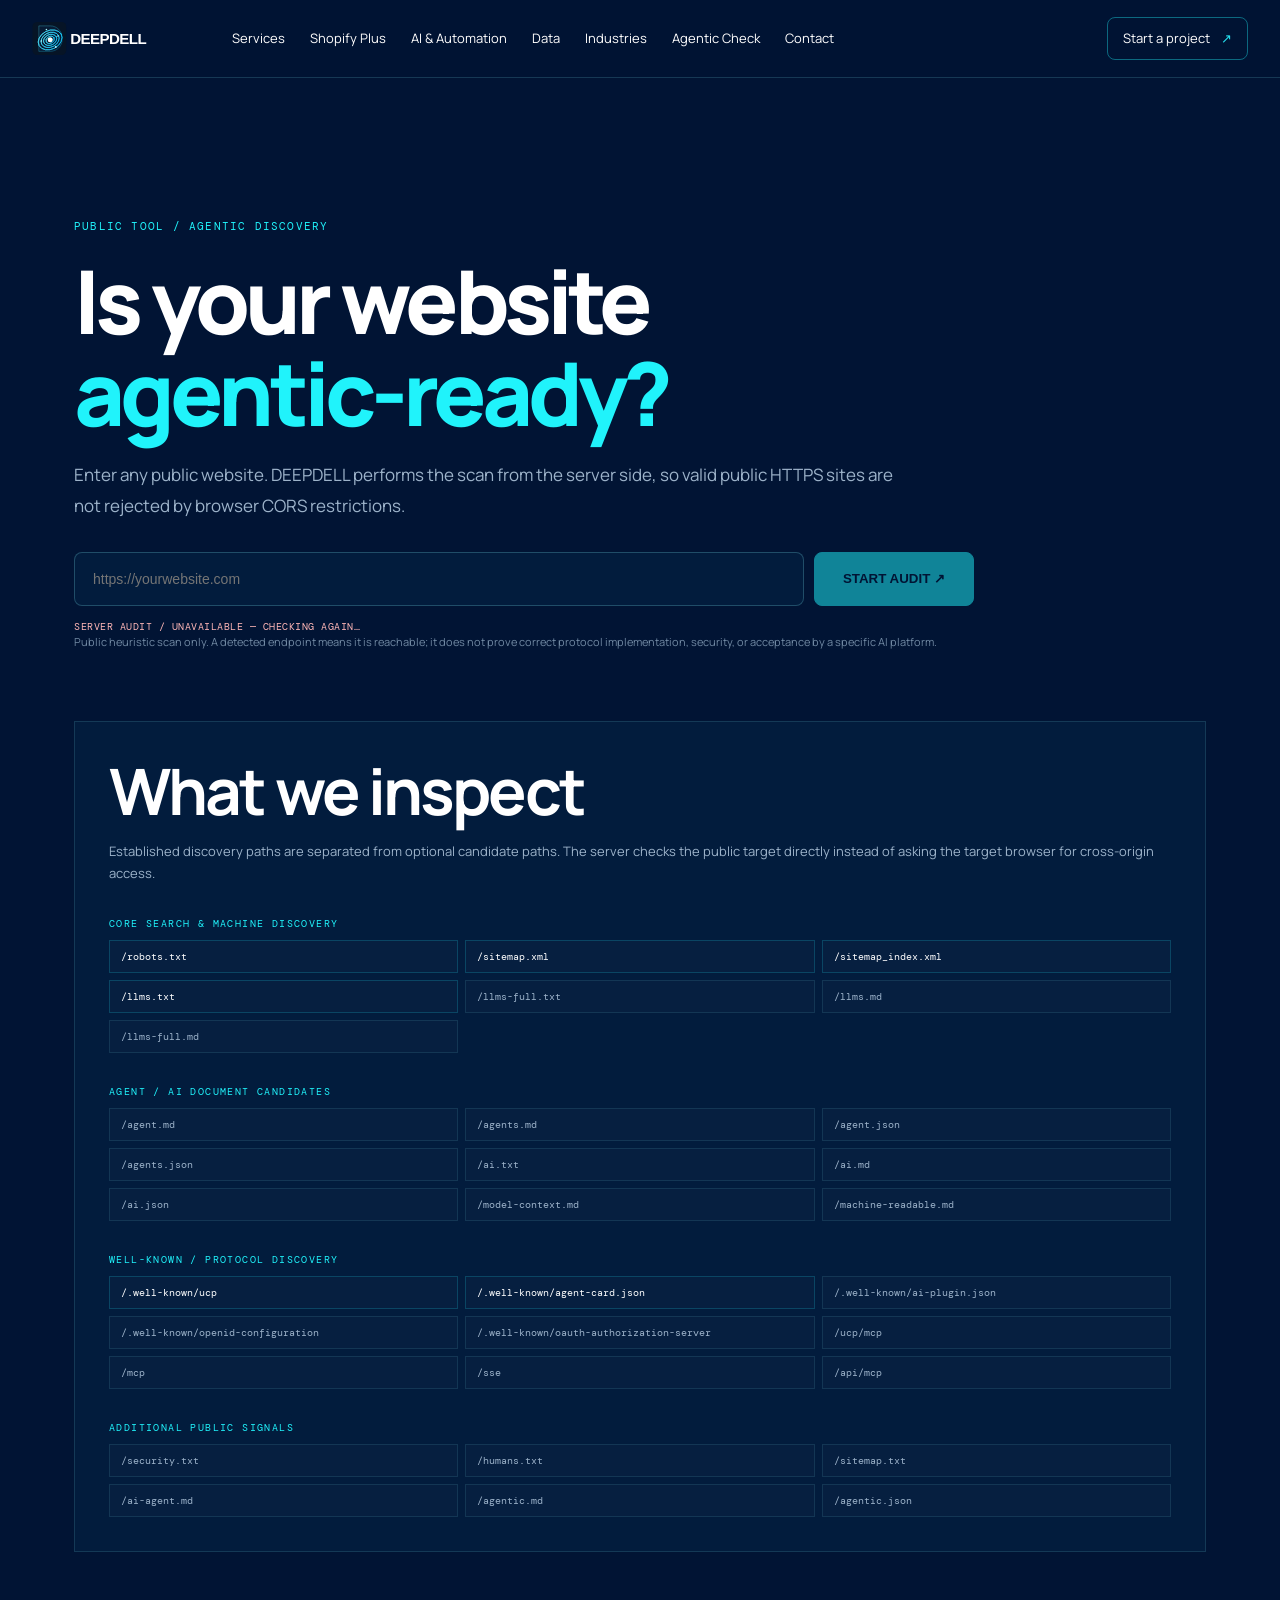
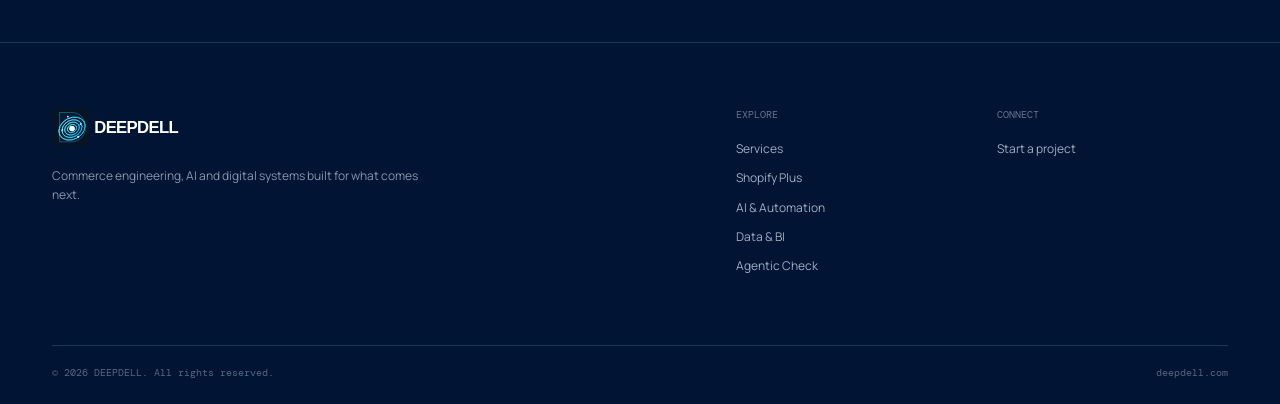
==== commit 0efd3b9f: "Fix audit availability state and remove CAPTCHA dependency from agentic checker" ====
--- a/agentic-check.html
+++ b/agentic-check.html
@@ -1,14 +1,13 @@
 <!doctype html>
 <html lang="en">
 <head>
-<meta charset="utf-8"><meta name="viewport" content="width=device-width,initial-scale=1,viewport-fit=cover"><meta name="theme-color" content="#011434">
-<meta name="description" content="DEEPDELL Agentic Readiness Checker — scan a public website for machine-readable discovery signals."><meta name="robots" content="index,follow,max-image-preview:large"><link rel="canonical" href="https://deepdell.com/agentic-check.html"><link rel="icon" href="assets/favicon.svg">
+<meta charset="utf-8"><meta name="viewport" content="width=device-width,initial-scale=1"><meta name="theme-color" content="#011434">
+<meta name="description" content="DEEPDELL Agentic Readiness Checker — scan a public website for machine-readable discovery signals."><link rel="canonical" href="https://deepdell.com/agentic-check.html"><link rel="icon" href="assets/favicon.svg">
 <link rel="stylesheet" href="styles.css"><link rel="stylesheet" href="responsive.css"><link rel="stylesheet" href="brand.css"><link rel="stylesheet" href="ux.css"><link rel="stylesheet" href="tech.css"><link rel="stylesheet" href="site-fixes.css">
 <title>Agentic Readiness Checker — DEEPDELL</title>
 <style>
 .check-wrap{max-width:1180px;margin:0 auto;padding:140px 24px 90px}.check-hero{max-width:900px;margin-bottom:42px}.check-hero h1{font-size:clamp(48px,7vw,88px);line-height:.96;margin:18px 0 22px}.check-hero h1 span{color:#20f3fb}.check-hero p{color:#9db3ca;font-size:17px;line-height:1.8;max-width:820px}.check-form{display:grid;grid-template-columns:minmax(0,1fr) auto;gap:10px;margin:30px 0 12px}.check-form input{min-width:0;padding:17px 18px;border:1px solid rgba(137,249,253,.22);background:#021c3d;color:#fff;border-radius:8px;font:14px Inter,Arial,sans-serif;outline:none}.check-form input:focus{border-color:#20f3fb;box-shadow:0 0 0 3px rgba(32,243,251,.08)}.check-form button{border:1px solid #20f3fb;background:#20f3fb;color:#011434;padding:0 28px;border-radius:8px;font-weight:800;cursor:pointer;min-height:54px}.check-form button:disabled{opacity:.5;cursor:wait}.check-note{font-size:11px;color:#7189a3;line-height:1.7}.server-status{font:10px 'DM Mono',monospace;color:#7189a3;letter-spacing:.05em;margin-top:14px}.server-status.ready{color:#89f9fd}.server-status.error{color:#ffb7b7}.audit-panel{display:none;margin-top:35px}.audit-panel.show{display:block}.audit-url{margin:0 0 18px;padding:11px 13px;border:1px solid rgba(137,249,253,.14);background:#021c3d;color:#89f9fd;font:10px 'DM Mono',monospace;overflow:hidden;text-overflow:ellipsis;white-space:nowrap}.audit-head{display:flex;justify-content:space-between;gap:25px;align-items:flex-end;margin-bottom:20px}.audit-score{font-size:66px;line-height:.9;font-weight:800;color:#20f3fb}.audit-score small{font-size:20px;color:#89f9fd}.audit-label{color:#9db3ca;font:10px 'DM Mono',monospace;letter-spacing:.1em;text-transform:uppercase;line-height:1.8}.audit-grid{display:grid;grid-template-columns:repeat(2,minmax(0,1fr));gap:10px}.audit-card{padding:18px;border:1px solid rgba(137,249,253,.13);background:#062247;min-height:110px}.audit-card.pass{border-color:rgba(32,243,251,.35)}.audit-card.warn{border-color:rgba(255,196,91,.3)}.audit-top{display:flex;justify-content:space-between;gap:10px;margin-bottom:8px}.audit-top strong{font-size:13px}.badge{font:9px 'DM Mono',monospace;letter-spacing:.1em;color:#89f9fd}.warn .badge{color:#ffc45b}.audit-card p{margin:0;color:#9db3ca;font-size:12px;line-height:1.65}.group-title{margin:32px 0 10px;color:#20f3fb;font:10px 'DM Mono',monospace;letter-spacing:.14em}.score-box{margin:30px 0;padding:24px;border:1px solid rgba(32,243,251,.24);background:linear-gradient(135deg,rgba(32,243,251,.045),rgba(2,28,61,.96))}.score-box h3{margin:0 0 18px;color:#20f3fb;font:11px 'DM Mono',monospace;letter-spacing:.14em}.score-row{display:grid;grid-template-columns:minmax(0,1fr) auto;gap:15px;padding:11px 0;border-bottom:1px solid rgba(137,249,253,.08);color:#dce9f5;font-size:13px}.score-row strong{font:700 12px 'DM Mono',monospace;color:#89f9fd}.score-total{display:flex;justify-content:space-between;margin-top:16px;padding-top:16px;border-top:1px solid rgba(32,243,251,.22);font-weight:800}.score-total b{font:700 20px 'DM Mono',monospace;color:#20f3fb}.audit-actions{display:flex;justify-content:space-between;gap:15px;align-items:center;margin-top:22px;padding:22px;border:1px solid rgba(32,243,251,.22);background:#021c3d}.audit-actions strong{display:block;font-size:18px;margin-bottom:5px}.audit-actions span{color:#9db3ca;font-size:12px;line-height:1.6}.audit-actions a{white-space:nowrap}.method{margin-top:70px;padding:34px;border:1px solid rgba(137,249,253,.13);background:#021c3d}.method h2{margin-top:0}.method p{color:#9db3ca;line-height:1.75;font-size:13px}.path-list{display:grid;grid-template-columns:repeat(3,1fr);gap:7px}.path{padding:9px 11px;border:1px solid rgba(137,249,253,.10);background:#061f40;color:#9db3ca;font:10px 'DM Mono',monospace;overflow:hidden;text-overflow:ellipsis}.path.standard{color:#fff;border-color:rgba(32,243,251,.18)}
-@media(max-width:700px){.check-wrap{padding:105px 18px 60px}.check-form{grid-template-columns:1fr}.check-form button{width:100%}.audit-head{align-items:flex-start;flex-direction:column}.audit-grid{grid-template-columns:1fr}.audit-actions{align-items:flex-start;flex-direction:column}.audit-actions a{width:100%;text-align:center}.path-list{grid-template-columns:1fr 1fr}.audit-score{font-size:56px}}
-@media(max-width:430px){.path-list{grid-template-columns:1fr}.check-hero h1{font-size:clamp(42px,12vw,58px)}}
+@media(max-width:700px){.check-wrap{padding:105px 18px 60px}.check-form{grid-template-columns:1fr}.check-form button{width:100%}.audit-head{align-items:flex-start;flex-direction:column}.audit-grid{grid-template-columns:1fr}.audit-actions{align-items:flex-start;flex-direction:column}.audit-actions a{width:100%;text-align:center}.path-list{grid-template-columns:1fr 1fr}.audit-score{font-size:56px}}@media(max-width:430px){.path-list{grid-template-columns:1fr}.check-hero h1{font-size:clamp(42px,12vw,58px)}}
 </style>
 </head>
 <body>
@@ -23,10 +22,10 @@
 const q=new URLSearchParams(location.search);if(q.get('url'))input.value=q.get('url');
 const esc=s=>String(s??'').replace(/[&<>\"]/g,m=>({'&':'&amp;','<':'&lt;','>':'&gt;','\"':'&quot;'}[m]||m));
 let apiReady=false;
-async function checkApi(){try{const r=await fetch('/api/config',{cache:'no-store'});if(!r.ok)throw new Error();const cfg=await r.json();if(!cfg.auditAvailable)throw new Error();apiReady=true;server.textContent='SERVER AUDIT / READY';server.className='server-status ready';button.disabled=false}catch{apiReady=false;server.textContent='SERVER AUDIT / UNAVAILABLE — PLEASE TRY AGAIN LATER';server.className='server-status error';button.disabled=true}}
+async function checkApi(){try{const r=await fetch('/api/config',{cache:'no-store',headers:{Accept:'application/json'}});if(!r.ok)throw new Error(`HTTP ${r.status}`);const cfg=await r.json();if(cfg.ok===false||cfg.auditAvailable===false)throw new Error('Audit API is not available');apiReady=true;server.textContent='SERVER AUDIT / READY';server.className='server-status ready';button.disabled=false}catch(err){apiReady=false;server.textContent='SERVER AUDIT / UNAVAILABLE — CHECKING AGAIN…';server.className='server-status error';button.disabled=true;setTimeout(checkApi,5000)}}
 checkApi();
 function render(r){const c=r.categories,total=Object.values(c).reduce((a,b)=>a+b,0),groups={};r.results.forEach(x=>(groups[x.group]??=[]).push(x));status.innerHTML=`<div class="audit-url">${esc(r.base)}</div><div class="audit-head"><div><div class="audit-score">${total}<small>/100</small></div><div class="audit-label">SCAN COMPLETE · SERVER-SIDE PUBLIC AUDIT</div></div><div class="audit-label">FOUND ${r.results.filter(x=>x.found).length} / ${r.results.length}<br>HTTP ${r.homepage.status} · HTTPS ${r.base.startsWith('https://')?'YES':'NO'}</div></div><section class="score-box"><h3>AGENTIC READINESS</h3>${[['Technical SEO',c.technicalSeo],['Machine Discovery',c.machineDiscovery],['LLM Readability',c.llmReadability],['Agent Identity',c.agentIdentity],['Agent Protocols',c.agentProtocols]].map(x=>`<div class="score-row"><span>${x[0]}</span><strong>${x[1]} / 20</strong></div>`).join('')}<div class="score-total"><span>TOTAL</span><b>${total} / 100</b></div></section><div class="group-title">PUBLIC SIGNAL RESULTS</div>${Object.entries(groups).map(([g,items])=>`<div class="group-title">${esc(g.toUpperCase())}</div><div class="audit-grid">${items.map(x=>`<article class="audit-card ${x.found?'pass':'warn'}"><div class="audit-top"><strong>${esc(x.name)}</strong><span class="badge">${x.found?'FOUND':'NOT FOUND'}</span></div><p><code>${esc(x.path)}</code> · ${x.found?'Public endpoint is reachable.':'No public response detected.'}${x.status?` HTTP ${x.status}.`:''} ${x.standard?'Established discovery path.':'Candidate or optional path.'}</p></article>`).join('')}</div>`).join('')}<div class="audit-actions"><div><strong>Want your website to work better for agents?</strong><span>DEEPDELL can turn these gaps into a structured machine-readable discovery layer.</span></div><a class="btn primary" href="contact.html?audit=${encodeURIComponent(r.base)}">MAKE MY WEBSITE AGENTIC ↗</a></div>`;status.classList.add('show');try{sessionStorage.setItem('deepdell-last-audit',r.base)}catch{}}
-form.addEventListener('submit',async e=>{e.preventDefault();const value=input.value.trim();if(!apiReady||!value)return;button.disabled=true;button.textContent='SCANNING…';server.textContent='SERVER AUDIT / SCANNING PUBLIC SITE';server.className='server-status ready';status.classList.remove('show');try{const r=await fetch('/api/audit',{method:'POST',headers:{'Content-Type':'application/json','Accept':'application/json'},body:JSON.stringify({url:value})});const json=await r.json().catch(()=>({}));if(!r.ok)throw new Error(json.error||`Audit service returned HTTP ${r.status}.`);render(json);server.textContent='SERVER AUDIT / COMPLETE'}catch(err){status.innerHTML=`<div class="score-box"><h3>AUDIT COULD NOT COMPLETE</h3><p style="margin:0;color:#9db3ca;line-height:1.7;font-size:13px">${esc(err.message||'The server audit is temporarily unavailable. Please try again.')}</p></div>`;status.classList.add('show');server.textContent='SERVER AUDIT / ERROR';server.className='server-status error'}finally{button.disabled=!apiReady;button.textContent='START AUDIT ↗'}});
+form.addEventListener('submit',async e=>{e.preventDefault();const value=input.value.trim();if(!apiReady||!value)return;button.disabled=true;button.textContent='SCANNING…';server.textContent='SERVER AUDIT / SCANNING PUBLIC SITE';server.className='server-status ready';status.classList.remove('show');try{const r=await fetch('/api/audit',{method:'POST',headers:{'Content-Type':'application/json','Accept':'application/json'},body:JSON.stringify({url:value})});const json=await r.json().catch(()=>({}));if(!r.ok)throw new Error(json.error||`Audit service returned HTTP ${r.status}.`);render(json);server.textContent='SERVER AUDIT / COMPLETE'}catch(err){status.innerHTML=`<div class="score-box"><h3>AUDIT COULD NOT COMPLETE</h3><p style="margin:0;color:#9db3ca;line-height:1.7;font-size:13px">${esc(err.message||'The server audit is temporarily unavailable. Please try again.')}</p></div>`;status.classList.add('show');server.textContent='SERVER AUDIT / ERROR';server.className='server-status error';await checkApi()}finally{button.disabled=!apiReady;button.textContent='START AUDIT ↗'}});
 })();
 </script>
 </body></html>
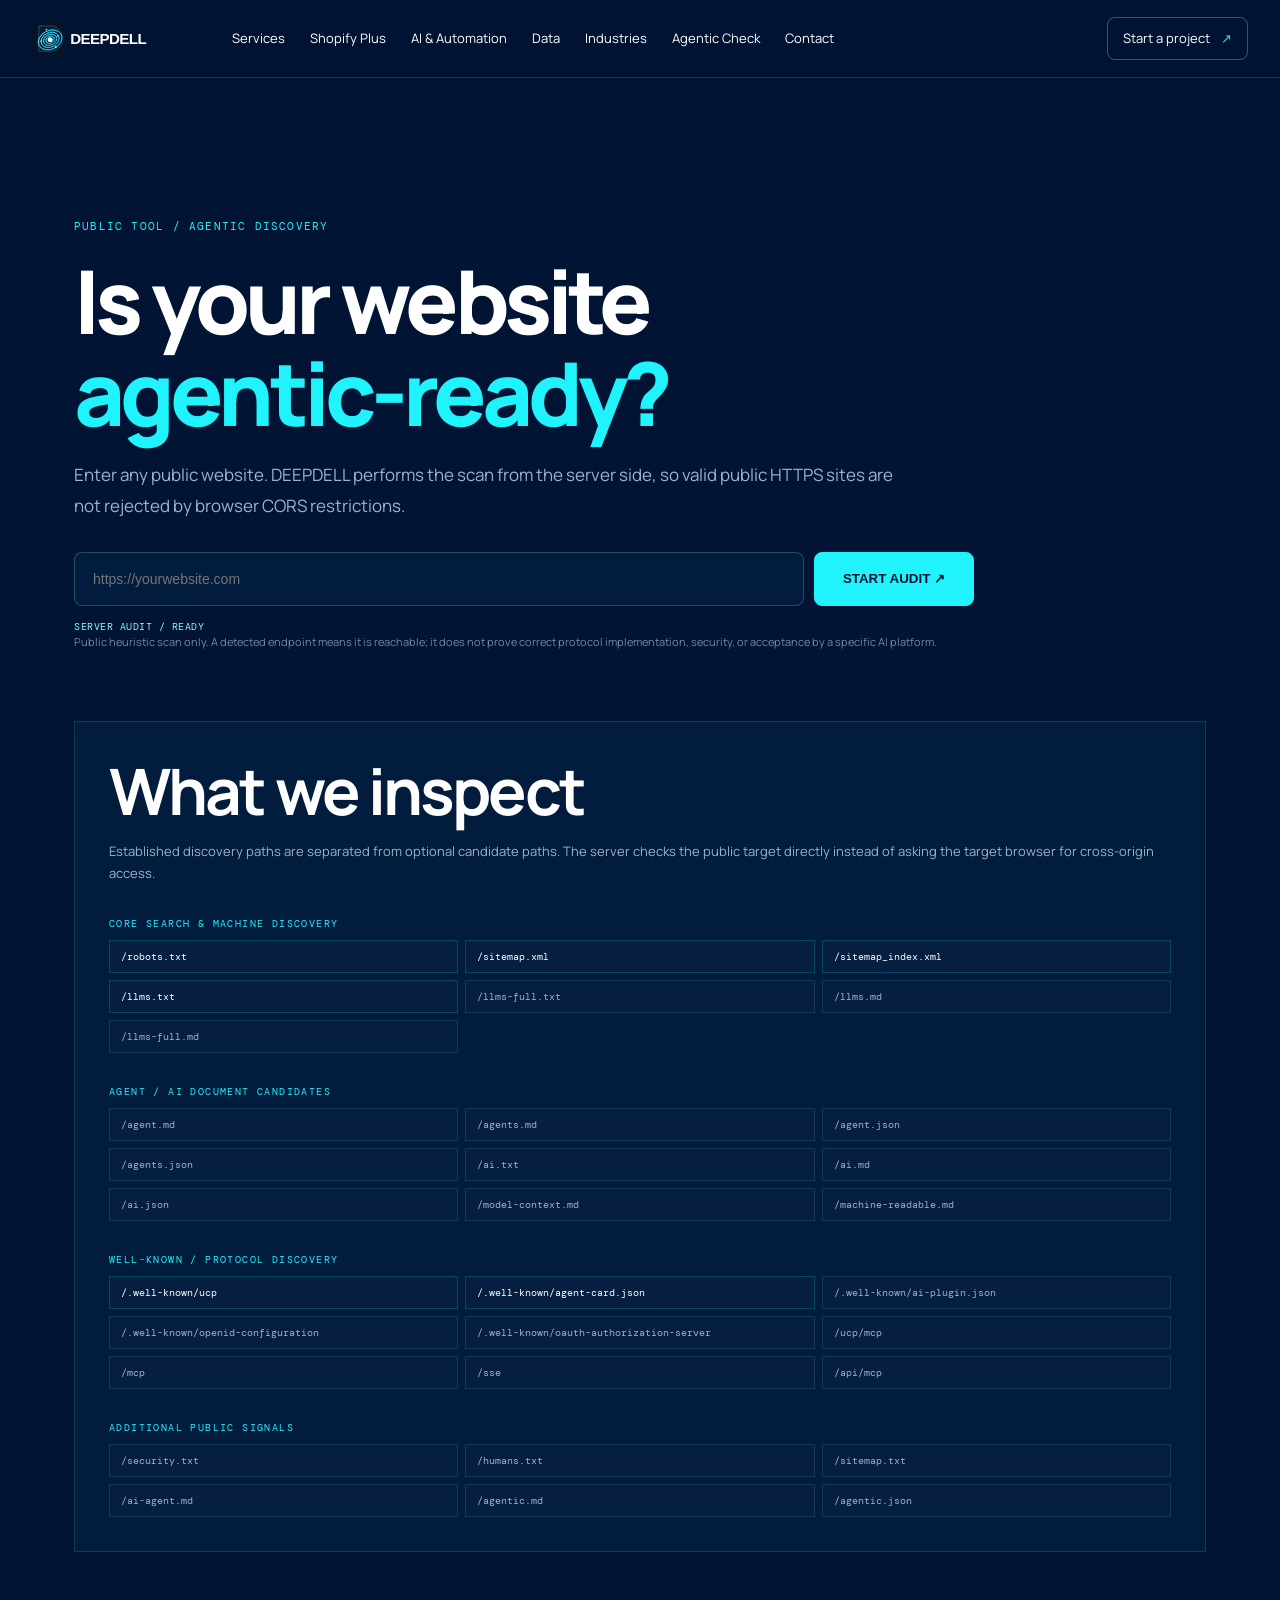
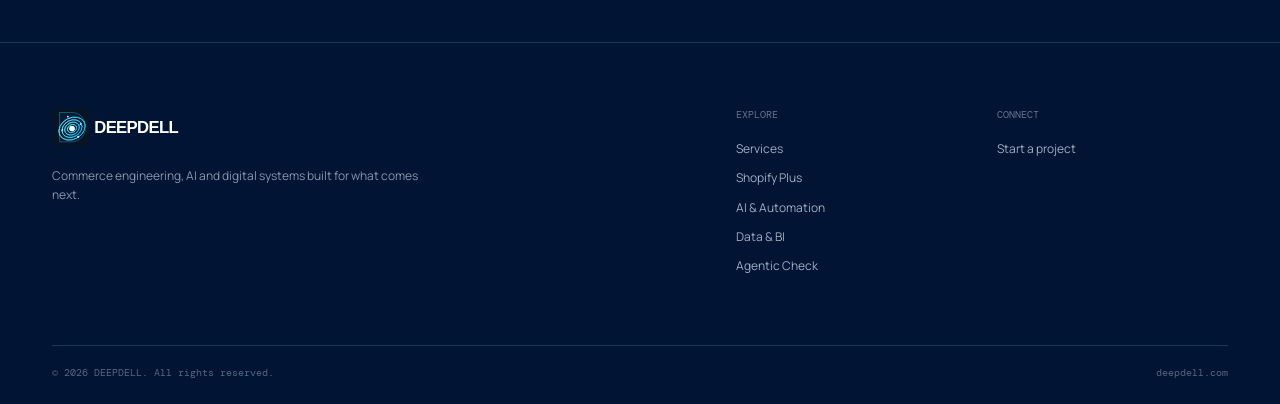
==== commit 17c77926: "Fix agentic audit availability flow" ====
--- a/agentic-check.html
+++ b/agentic-check.html
@@ -2,7 +2,8 @@
 <html lang="en">
 <head>
 <meta charset="utf-8"><meta name="viewport" content="width=device-width,initial-scale=1"><meta name="theme-color" content="#011434">
-<meta name="description" content="DEEPDELL Agentic Readiness Checker — scan a public website for machine-readable discovery signals."><link rel="canonical" href="https://deepdell.com/agentic-check.html"><link rel="icon" href="assets/favicon.svg">
+<meta name="description" content="DEEPDELL Agentic Readiness Checker — scan a public website for machine-readable discovery signals.">
+<link rel="canonical" href="https://deepdell.com/agentic-check.html"><link rel="icon" href="assets/favicon.svg">
 <link rel="stylesheet" href="styles.css"><link rel="stylesheet" href="responsive.css"><link rel="stylesheet" href="brand.css"><link rel="stylesheet" href="ux.css"><link rel="stylesheet" href="tech.css"><link rel="stylesheet" href="site-fixes.css">
 <title>Agentic Readiness Checker — DEEPDELL</title>
 <style>
@@ -13,7 +14,7 @@
 <body>
 <div id="site-loader" aria-hidden="true"><div class="loader-inner"><div class="loader-orbit"><span class="loader-core"></span></div><span class="loader-label">DEEPDELL / INITIALISING</span></div></div>
 <header class="site-header" id="top"><a class="brand" href="/" aria-label="DEEPDELL home"><img src="assets/deepdell-lockup.svg" alt="DEEPDELL — Deep Technology. Clear Impact."></a><nav class="nav" aria-label="Main navigation"><a href="services.html">Services</a><a href="shopify-plus.html">Shopify Plus</a><a href="ai.html">AI & Automation</a><a href="data.html">Data</a><a href="industries.html">Industries</a><a href="agentic-check.html" aria-current="page">Agentic Check</a><a href="contact.html">Contact</a></nav><div class="header-tools"><a class="header-cta" href="contact.html">Start a project <span>↗</span></a><button class="menu" aria-label="Open menu" aria-expanded="false" type="button"><i></i><i></i></button></div></header>
-<main class="check-wrap"><section class="check-hero"><div class="section-kicker">PUBLIC TOOL / AGENTIC DISCOVERY</div><h1>Is your website <span>agentic-ready?</span></h1><p>Enter any public website. DEEPDELL performs the scan from the server side, so valid public HTTPS sites are not rejected by browser CORS restrictions.</p><form class="check-form" id="scan-form"><input id="url" type="url" inputmode="url" autocomplete="url" placeholder="https://yourwebsite.com" required><button id="scan-button" type="submit">START AUDIT ↗</button></form><div class="server-status" id="server-status">SERVER AUDIT / CHECKING AVAILABILITY</div><div class="check-note">Public heuristic scan only. A detected endpoint means it is reachable; it does not prove correct protocol implementation, security, or acceptance by a specific AI platform.</div></section><section class="audit-panel" id="status" aria-live="polite"></section>
+<main class="check-wrap"><section class="check-hero"><div class="section-kicker">PUBLIC TOOL / AGENTIC DISCOVERY</div><h1>Is your website <span>agentic-ready?</span></h1><p>Enter any public website. DEEPDELL performs the scan from the server side, so valid public HTTPS sites are not rejected by browser CORS restrictions.</p><form class="check-form" id="scan-form"><input id="url" type="url" inputmode="url" autocomplete="url" placeholder="https://yourwebsite.com" required><button id="scan-button" type="submit">START AUDIT ↗</button></form><div class="server-status ready" id="server-status">SERVER AUDIT / READY</div><div class="check-note">Public heuristic scan only. A detected endpoint means it is reachable; it does not prove correct protocol implementation, security, or acceptance by a specific AI platform.</div></section><section class="audit-panel" id="status" aria-live="polite"></section>
 <section class="method"><h2>What we inspect</h2><p>Established discovery paths are separated from optional candidate paths. The server checks the public target directly instead of asking the target browser for cross-origin access.</p><div class="group-title">CORE SEARCH & MACHINE DISCOVERY</div><div class="path-list"><div class="path standard">/robots.txt</div><div class="path standard">/sitemap.xml</div><div class="path standard">/sitemap_index.xml</div><div class="path standard">/llms.txt</div><div class="path">/llms-full.txt</div><div class="path">/llms.md</div><div class="path">/llms-full.md</div></div><div class="group-title">AGENT / AI DOCUMENT CANDIDATES</div><div class="path-list"><div class="path">/agent.md</div><div class="path">/agents.md</div><div class="path">/agent.json</div><div class="path">/agents.json</div><div class="path">/ai.txt</div><div class="path">/ai.md</div><div class="path">/ai.json</div><div class="path">/model-context.md</div><div class="path">/machine-readable.md</div></div><div class="group-title">WELL-KNOWN / PROTOCOL DISCOVERY</div><div class="path-list"><div class="path standard">/.well-known/ucp</div><div class="path standard">/.well-known/agent-card.json</div><div class="path">/.well-known/ai-plugin.json</div><div class="path">/.well-known/openid-configuration</div><div class="path">/.well-known/oauth-authorization-server</div><div class="path">/ucp/mcp</div><div class="path">/mcp</div><div class="path">/sse</div><div class="path">/api/mcp</div></div><div class="group-title">ADDITIONAL PUBLIC SIGNALS</div><div class="path-list"><div class="path">/security.txt</div><div class="path">/humans.txt</div><div class="path">/sitemap.txt</div><div class="path">/ai-agent.md</div><div class="path">/agentic.md</div><div class="path">/agentic.json</div></div></section></main>
 <footer class="footer"><div class="footer-brand"><img src="assets/deepdell-lockup.svg" alt="DEEPDELL — Deep Technology. Clear Impact."><p>Commerce engineering, AI and digital systems built for what comes next.</p></div><div class="footer-links"><div><strong>EXPLORE</strong><a href="services.html">Services</a><a href="shopify-plus.html">Shopify Plus</a><a href="ai.html">AI & Automation</a><a href="data.html">Data & BI</a><a href="agentic-check.html">Agentic Check</a></div><div><strong>CONNECT</strong><a href="contact.html">Start a project</a></div></div><div class="footer-bottom"><span>© 2026 DEEPDELL. All rights reserved.</span><span>deepdell.com</span></div></footer>
 <script src="script.js"></script><script>
@@ -21,11 +22,8 @@
 const form=document.getElementById('scan-form'),input=document.getElementById('url'),status=document.getElementById('status'),button=document.getElementById('scan-button'),server=document.getElementById('server-status');
 const q=new URLSearchParams(location.search);if(q.get('url'))input.value=q.get('url');
 const esc=s=>String(s??'').replace(/[&<>\"]/g,m=>({'&':'&amp;','<':'&lt;','>':'&gt;','\"':'&quot;'}[m]||m));
-let apiReady=false;
-async function checkApi(){try{const r=await fetch('/api/config',{cache:'no-store',headers:{Accept:'application/json'}});if(!r.ok)throw new Error(`HTTP ${r.status}`);const cfg=await r.json();if(cfg.ok===false||cfg.auditAvailable===false)throw new Error('Audit API is not available');apiReady=true;server.textContent='SERVER AUDIT / READY';server.className='server-status ready';button.disabled=false}catch(err){apiReady=false;server.textContent='SERVER AUDIT / UNAVAILABLE — CHECKING AGAIN…';server.className='server-status error';button.disabled=true;setTimeout(checkApi,5000)}}
-checkApi();
-function render(r){const c=r.categories,total=Object.values(c).reduce((a,b)=>a+b,0),groups={};r.results.forEach(x=>(groups[x.group]??=[]).push(x));status.innerHTML=`<div class="audit-url">${esc(r.base)}</div><div class="audit-head"><div><div class="audit-score">${total}<small>/100</small></div><div class="audit-label">SCAN COMPLETE · SERVER-SIDE PUBLIC AUDIT</div></div><div class="audit-label">FOUND ${r.results.filter(x=>x.found).length} / ${r.results.length}<br>HTTP ${r.homepage.status} · HTTPS ${r.base.startsWith('https://')?'YES':'NO'}</div></div><section class="score-box"><h3>AGENTIC READINESS</h3>${[['Technical SEO',c.technicalSeo],['Machine Discovery',c.machineDiscovery],['LLM Readability',c.llmReadability],['Agent Identity',c.agentIdentity],['Agent Protocols',c.agentProtocols]].map(x=>`<div class="score-row"><span>${x[0]}</span><strong>${x[1]} / 20</strong></div>`).join('')}<div class="score-total"><span>TOTAL</span><b>${total} / 100</b></div></section><div class="group-title">PUBLIC SIGNAL RESULTS</div>${Object.entries(groups).map(([g,items])=>`<div class="group-title">${esc(g.toUpperCase())}</div><div class="audit-grid">${items.map(x=>`<article class="audit-card ${x.found?'pass':'warn'}"><div class="audit-top"><strong>${esc(x.name)}</strong><span class="badge">${x.found?'FOUND':'NOT FOUND'}</span></div><p><code>${esc(x.path)}</code> · ${x.found?'Public endpoint is reachable.':'No public response detected.'}${x.status?` HTTP ${x.status}.`:''} ${x.standard?'Established discovery path.':'Candidate or optional path.'}</p></article>`).join('')}</div>`).join('')}<div class="audit-actions"><div><strong>Want your website to work better for agents?</strong><span>DEEPDELL can turn these gaps into a structured machine-readable discovery layer.</span></div><a class="btn primary" href="contact.html?audit=${encodeURIComponent(r.base)}">MAKE MY WEBSITE AGENTIC ↗</a></div>`;status.classList.add('show');try{sessionStorage.setItem('deepdell-last-audit',r.base)}catch{}}
-form.addEventListener('submit',async e=>{e.preventDefault();const value=input.value.trim();if(!apiReady||!value)return;button.disabled=true;button.textContent='SCANNING…';server.textContent='SERVER AUDIT / SCANNING PUBLIC SITE';server.className='server-status ready';status.classList.remove('show');try{const r=await fetch('/api/audit',{method:'POST',headers:{'Content-Type':'application/json','Accept':'application/json'},body:JSON.stringify({url:value})});const json=await r.json().catch(()=>({}));if(!r.ok)throw new Error(json.error||`Audit service returned HTTP ${r.status}.`);render(json);server.textContent='SERVER AUDIT / COMPLETE'}catch(err){status.innerHTML=`<div class="score-box"><h3>AUDIT COULD NOT COMPLETE</h3><p style="margin:0;color:#9db3ca;line-height:1.7;font-size:13px">${esc(err.message||'The server audit is temporarily unavailable. Please try again.')}</p></div>`;status.classList.add('show');server.textContent='SERVER AUDIT / ERROR';server.className='server-status error';await checkApi()}finally{button.disabled=!apiReady;button.textContent='START AUDIT ↗'}});
+function render(r){const c=r.categories||{},total=Object.values(c).reduce((a,b)=>a+Number(b||0),0),groups={};(r.results||[]).forEach(x=>(groups[x.group]??=[]).push(x));status.innerHTML=`<div class="audit-url">${esc(r.base)}</div><div class="audit-head"><div><div class="audit-score">${total}<small>/100</small></div><div class="audit-label">SCAN COMPLETE · SERVER-SIDE PUBLIC AUDIT</div></div><div class="audit-label">FOUND ${(r.results||[]).filter(x=>x.found).length} / ${(r.results||[]).length}<br>HTTP ${r.homepage?.status||0} · HTTPS ${String(r.base||'').startsWith('https://')?'YES':'NO'}</div></div><section class="score-box"><h3>AGENTIC READINESS</h3>${[['Technical SEO',c.technicalSeo],['Machine Discovery',c.machineDiscovery],['LLM Readability',c.llmReadability],['Agent Identity',c.agentIdentity],['Agent Protocols',c.agentProtocols]].map(x=>`<div class="score-row"><span>${x[0]}</span><strong>${x[1]||0} / 20</strong></div>`).join('')}<div class="score-total"><span>TOTAL</span><b>${total} / 100</b></div></section><div class="group-title">PUBLIC SIGNAL RESULTS</div>${Object.entries(groups).map(([g,items])=>`<div class="group-title">${esc(g.toUpperCase())}</div><div class="audit-grid">${items.map(x=>`<article class="audit-card ${x.found?'pass':'warn'}"><div class="audit-top"><strong>${esc(x.name)}</strong><span class="badge">${x.found?'FOUND':'NOT FOUND'}</span></div><p><code>${esc(x.path)}</code> · ${x.found?'Public endpoint is reachable.':'No public response detected.'}${x.status?` HTTP ${x.status}.`:''} ${x.standard?'Established discovery path.':'Candidate or optional path.'}</p></article>`).join('')}</div>`).join('')}<div class="audit-actions"><div><strong>Want your website to work better for agents?</strong><span>DEEPDELL can turn these gaps into a structured machine-readable discovery layer.</span></div><a class="btn primary" href="contact.html?audit=${encodeURIComponent(r.base)}">MAKE MY WEBSITE AGENTIC ↗</a></div>`;status.classList.add('show');try{sessionStorage.setItem('deepdell-last-audit',r.base)}catch{}}
+form.addEventListener('submit',async e=>{e.preventDefault();const value=input.value.trim();if(!value)return;button.disabled=true;button.textContent='SCANNING…';server.textContent='SERVER AUDIT / SCANNING PUBLIC SITE';server.className='server-status ready';status.classList.remove('show');try{const r=await fetch('/api/audit',{method:'POST',headers:{'Content-Type':'application/json','Accept':'application/json'},body:JSON.stringify({url:value})});const json=await r.json().catch(()=>({}));if(!r.ok)throw new Error(json.error||`Audit service returned HTTP ${r.status}.`);render(json);server.textContent='SERVER AUDIT / COMPLETE'}catch(err){status.innerHTML=`<div class="score-box"><h3>AUDIT COULD NOT COMPLETE</h3><p style="margin:0;color:#9db3ca;line-height:1.7;font-size:13px">${esc(err.message||'The server audit is temporarily unavailable. Please try again.')}</p></div>`;status.classList.add('show');server.textContent='SERVER AUDIT / ERROR';server.className='server-status error'}finally{button.disabled=false;button.textContent='START AUDIT ↗'}});
 })();
 </script>
 </body></html>
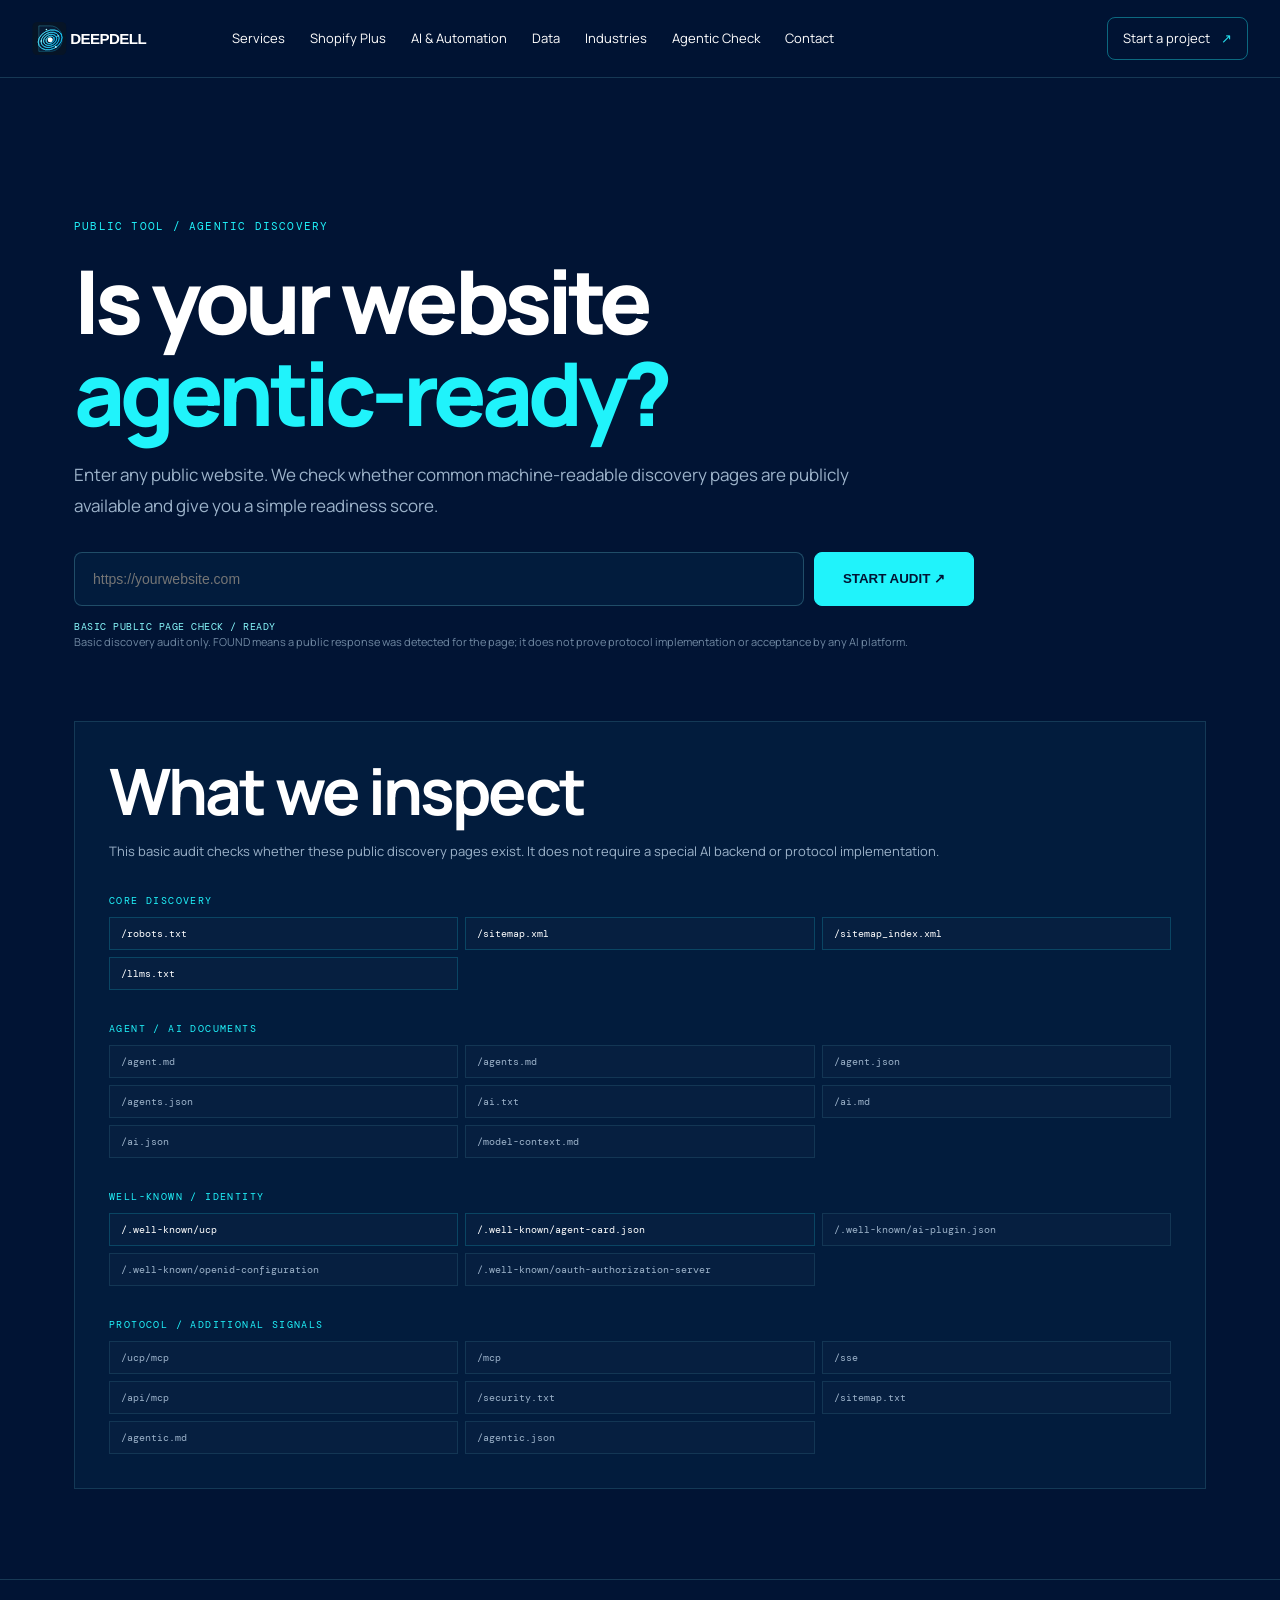
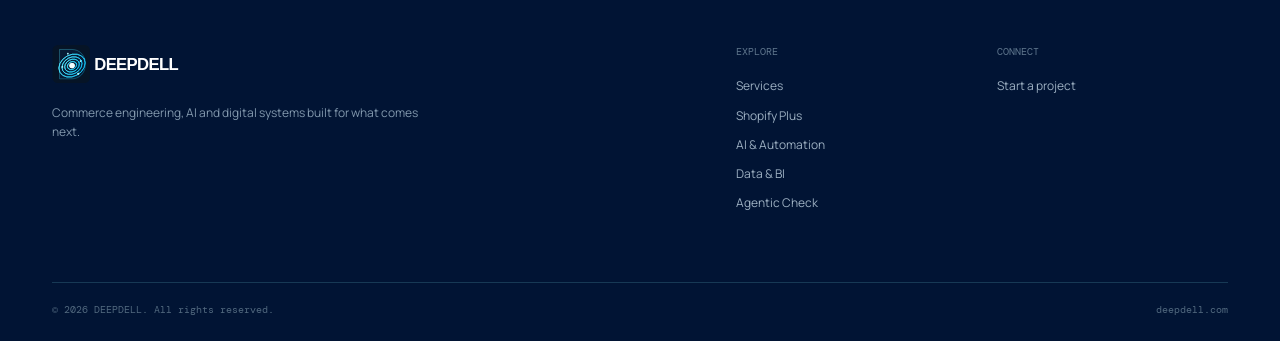
==== commit 4226f2ee: "Simplify Agentic Checker to basic public page audit" ====
--- a/agentic-check.html
+++ b/agentic-check.html
@@ -2,28 +2,76 @@
 <html lang="en">
 <head>
 <meta charset="utf-8"><meta name="viewport" content="width=device-width,initial-scale=1"><meta name="theme-color" content="#011434">
-<meta name="description" content="DEEPDELL Agentic Readiness Checker — scan a public website for machine-readable discovery signals.">
+<meta name="description" content="DEEPDELL Agentic Readiness Checker — a simple public audit of machine-readable discovery pages.">
 <link rel="canonical" href="https://deepdell.com/agentic-check.html"><link rel="icon" href="assets/favicon.svg">
 <link rel="stylesheet" href="styles.css"><link rel="stylesheet" href="responsive.css"><link rel="stylesheet" href="brand.css"><link rel="stylesheet" href="ux.css"><link rel="stylesheet" href="tech.css"><link rel="stylesheet" href="site-fixes.css">
 <title>Agentic Readiness Checker — DEEPDELL</title>
 <style>
-.check-wrap{max-width:1180px;margin:0 auto;padding:140px 24px 90px}.check-hero{max-width:900px;margin-bottom:42px}.check-hero h1{font-size:clamp(48px,7vw,88px);line-height:.96;margin:18px 0 22px}.check-hero h1 span{color:#20f3fb}.check-hero p{color:#9db3ca;font-size:17px;line-height:1.8;max-width:820px}.check-form{display:grid;grid-template-columns:minmax(0,1fr) auto;gap:10px;margin:30px 0 12px}.check-form input{min-width:0;padding:17px 18px;border:1px solid rgba(137,249,253,.22);background:#021c3d;color:#fff;border-radius:8px;font:14px Inter,Arial,sans-serif;outline:none}.check-form input:focus{border-color:#20f3fb;box-shadow:0 0 0 3px rgba(32,243,251,.08)}.check-form button{border:1px solid #20f3fb;background:#20f3fb;color:#011434;padding:0 28px;border-radius:8px;font-weight:800;cursor:pointer;min-height:54px}.check-form button:disabled{opacity:.5;cursor:wait}.check-note{font-size:11px;color:#7189a3;line-height:1.7}.server-status{font:10px 'DM Mono',monospace;color:#7189a3;letter-spacing:.05em;margin-top:14px}.server-status.ready{color:#89f9fd}.server-status.error{color:#ffb7b7}.audit-panel{display:none;margin-top:35px}.audit-panel.show{display:block}.audit-url{margin:0 0 18px;padding:11px 13px;border:1px solid rgba(137,249,253,.14);background:#021c3d;color:#89f9fd;font:10px 'DM Mono',monospace;overflow:hidden;text-overflow:ellipsis;white-space:nowrap}.audit-head{display:flex;justify-content:space-between;gap:25px;align-items:flex-end;margin-bottom:20px}.audit-score{font-size:66px;line-height:.9;font-weight:800;color:#20f3fb}.audit-score small{font-size:20px;color:#89f9fd}.audit-label{color:#9db3ca;font:10px 'DM Mono',monospace;letter-spacing:.1em;text-transform:uppercase;line-height:1.8}.audit-grid{display:grid;grid-template-columns:repeat(2,minmax(0,1fr));gap:10px}.audit-card{padding:18px;border:1px solid rgba(137,249,253,.13);background:#062247;min-height:110px}.audit-card.pass{border-color:rgba(32,243,251,.35)}.audit-card.warn{border-color:rgba(255,196,91,.3)}.audit-top{display:flex;justify-content:space-between;gap:10px;margin-bottom:8px}.audit-top strong{font-size:13px}.badge{font:9px 'DM Mono',monospace;letter-spacing:.1em;color:#89f9fd}.warn .badge{color:#ffc45b}.audit-card p{margin:0;color:#9db3ca;font-size:12px;line-height:1.65}.group-title{margin:32px 0 10px;color:#20f3fb;font:10px 'DM Mono',monospace;letter-spacing:.14em}.score-box{margin:30px 0;padding:24px;border:1px solid rgba(32,243,251,.24);background:linear-gradient(135deg,rgba(32,243,251,.045),rgba(2,28,61,.96))}.score-box h3{margin:0 0 18px;color:#20f3fb;font:11px 'DM Mono',monospace;letter-spacing:.14em}.score-row{display:grid;grid-template-columns:minmax(0,1fr) auto;gap:15px;padding:11px 0;border-bottom:1px solid rgba(137,249,253,.08);color:#dce9f5;font-size:13px}.score-row strong{font:700 12px 'DM Mono',monospace;color:#89f9fd}.score-total{display:flex;justify-content:space-between;margin-top:16px;padding-top:16px;border-top:1px solid rgba(32,243,251,.22);font-weight:800}.score-total b{font:700 20px 'DM Mono',monospace;color:#20f3fb}.audit-actions{display:flex;justify-content:space-between;gap:15px;align-items:center;margin-top:22px;padding:22px;border:1px solid rgba(32,243,251,.22);background:#021c3d}.audit-actions strong{display:block;font-size:18px;margin-bottom:5px}.audit-actions span{color:#9db3ca;font-size:12px;line-height:1.6}.audit-actions a{white-space:nowrap}.method{margin-top:70px;padding:34px;border:1px solid rgba(137,249,253,.13);background:#021c3d}.method h2{margin-top:0}.method p{color:#9db3ca;line-height:1.75;font-size:13px}.path-list{display:grid;grid-template-columns:repeat(3,1fr);gap:7px}.path{padding:9px 11px;border:1px solid rgba(137,249,253,.10);background:#061f40;color:#9db3ca;font:10px 'DM Mono',monospace;overflow:hidden;text-overflow:ellipsis}.path.standard{color:#fff;border-color:rgba(32,243,251,.18)}
+.check-wrap{max-width:1180px;margin:0 auto;padding:140px 24px 90px}.check-hero{max-width:900px;margin-bottom:42px}.check-hero h1{font-size:clamp(48px,7vw,88px);line-height:.96;margin:18px 0 22px}.check-hero h1 span{color:#20f3fb}.check-hero p{color:#9db3ca;font-size:17px;line-height:1.8;max-width:820px}.check-form{display:grid;grid-template-columns:minmax(0,1fr) auto;gap:10px;margin:30px 0 12px}.check-form input{min-width:0;padding:17px 18px;border:1px solid rgba(137,249,253,.22);background:#021c3d;color:#fff;border-radius:8px;font:14px Inter,Arial,sans-serif;outline:none}.check-form input:focus{border-color:#20f3fb;box-shadow:0 0 0 3px rgba(32,243,251,.08)}.check-form button{border:1px solid #20f3fb;background:#20f3fb;color:#011434;padding:0 28px;border-radius:8px;font-weight:800;cursor:pointer;min-height:54px}.check-form button:disabled{opacity:.5;cursor:wait}.check-note{font-size:11px;color:#7189a3;line-height:1.7}.server-status{font:10px 'DM Mono',monospace;color:#89f9fd;letter-spacing:.05em;margin-top:14px}.server-status.error{color:#ffb7b7}.audit-panel{display:none;margin-top:35px}.audit-panel.show{display:block}.audit-url{margin:0 0 18px;padding:11px 13px;border:1px solid rgba(137,249,253,.14);background:#021c3d;color:#89f9fd;font:10px 'DM Mono',monospace;overflow:hidden;text-overflow:ellipsis;white-space:nowrap}.audit-head{display:flex;justify-content:space-between;gap:25px;align-items:flex-end;margin-bottom:20px}.audit-score{font-size:66px;line-height:.9;font-weight:800;color:#20f3fb}.audit-score small{font-size:20px;color:#89f9fd}.audit-label{color:#9db3ca;font:10px 'DM Mono',monospace;letter-spacing:.1em;text-transform:uppercase;line-height:1.8}.audit-grid{display:grid;grid-template-columns:repeat(2,minmax(0,1fr));gap:10px}.audit-card{padding:18px;border:1px solid rgba(137,249,253,.13);background:#062247;min-height:100px}.audit-card.pass{border-color:rgba(32,243,251,.35)}.audit-card.warn{border-color:rgba(255,196,91,.3)}.audit-top{display:flex;justify-content:space-between;gap:10px;margin-bottom:8px}.audit-top strong{font-size:13px}.badge{font:9px 'DM Mono',monospace;letter-spacing:.1em;color:#89f9fd}.warn .badge{color:#ffc45b}.audit-card p{margin:0;color:#9db3ca;font-size:12px;line-height:1.65}.group-title{margin:32px 0 10px;color:#20f3fb;font:10px 'DM Mono',monospace;letter-spacing:.14em}.score-box{margin:30px 0;padding:24px;border:1px solid rgba(32,243,251,.24);background:linear-gradient(135deg,rgba(32,243,251,.045),rgba(2,28,61,.96))}.score-box h3{margin:0 0 18px;color:#20f3fb;font:11px 'DM Mono',monospace;letter-spacing:.14em}.score-row{display:grid;grid-template-columns:minmax(0,1fr) auto;gap:15px;padding:11px 0;border-bottom:1px solid rgba(137,249,253,.08);color:#dce9f5;font-size:13px}.score-row strong{font:700 12px 'DM Mono',monospace;color:#89f9fd}.score-total{display:flex;justify-content:space-between;margin-top:16px;padding-top:16px;border-top:1px solid rgba(32,243,251,.22);font-weight:800}.score-total b{font:700 20px 'DM Mono',monospace;color:#20f3fb}.audit-actions{display:flex;justify-content:space-between;gap:15px;align-items:center;margin-top:22px;padding:22px;border:1px solid rgba(32,243,251,.22);background:#021c3d}.audit-actions strong{display:block;font-size:18px;margin-bottom:5px}.audit-actions span{color:#9db3ca;font-size:12px;line-height:1.6}.audit-actions a{white-space:nowrap}.method{margin-top:70px;padding:34px;border:1px solid rgba(137,249,253,.13);background:#021c3d}.method h2{margin-top:0}.method p{color:#9db3ca;line-height:1.75;font-size:13px}.path-list{display:grid;grid-template-columns:repeat(3,1fr);gap:7px}.path{padding:9px 11px;border:1px solid rgba(137,249,253,.10);background:#061f40;color:#9db3ca;font:10px 'DM Mono',monospace;overflow:hidden;text-overflow:ellipsis}.path.standard{color:#fff;border-color:rgba(32,243,251,.18)}
 @media(max-width:700px){.check-wrap{padding:105px 18px 60px}.check-form{grid-template-columns:1fr}.check-form button{width:100%}.audit-head{align-items:flex-start;flex-direction:column}.audit-grid{grid-template-columns:1fr}.audit-actions{align-items:flex-start;flex-direction:column}.audit-actions a{width:100%;text-align:center}.path-list{grid-template-columns:1fr 1fr}.audit-score{font-size:56px}}@media(max-width:430px){.path-list{grid-template-columns:1fr}.check-hero h1{font-size:clamp(42px,12vw,58px)}}
 </style>
 </head>
 <body>
 <div id="site-loader" aria-hidden="true"><div class="loader-inner"><div class="loader-orbit"><span class="loader-core"></span></div><span class="loader-label">DEEPDELL / INITIALISING</span></div></div>
 <header class="site-header" id="top"><a class="brand" href="/" aria-label="DEEPDELL home"><img src="assets/deepdell-lockup.svg" alt="DEEPDELL — Deep Technology. Clear Impact."></a><nav class="nav" aria-label="Main navigation"><a href="services.html">Services</a><a href="shopify-plus.html">Shopify Plus</a><a href="ai.html">AI & Automation</a><a href="data.html">Data</a><a href="industries.html">Industries</a><a href="agentic-check.html" aria-current="page">Agentic Check</a><a href="contact.html">Contact</a></nav><div class="header-tools"><a class="header-cta" href="contact.html">Start a project <span>↗</span></a><button class="menu" aria-label="Open menu" aria-expanded="false" type="button"><i></i><i></i></button></div></header>
-<main class="check-wrap"><section class="check-hero"><div class="section-kicker">PUBLIC TOOL / AGENTIC DISCOVERY</div><h1>Is your website <span>agentic-ready?</span></h1><p>Enter any public website. DEEPDELL performs the scan from the server side, so valid public HTTPS sites are not rejected by browser CORS restrictions.</p><form class="check-form" id="scan-form"><input id="url" type="url" inputmode="url" autocomplete="url" placeholder="https://yourwebsite.com" required><button id="scan-button" type="submit">START AUDIT ↗</button></form><div class="server-status ready" id="server-status">SERVER AUDIT / READY</div><div class="check-note">Public heuristic scan only. A detected endpoint means it is reachable; it does not prove correct protocol implementation, security, or acceptance by a specific AI platform.</div></section><section class="audit-panel" id="status" aria-live="polite"></section>
-<section class="method"><h2>What we inspect</h2><p>Established discovery paths are separated from optional candidate paths. The server checks the public target directly instead of asking the target browser for cross-origin access.</p><div class="group-title">CORE SEARCH & MACHINE DISCOVERY</div><div class="path-list"><div class="path standard">/robots.txt</div><div class="path standard">/sitemap.xml</div><div class="path standard">/sitemap_index.xml</div><div class="path standard">/llms.txt</div><div class="path">/llms-full.txt</div><div class="path">/llms.md</div><div class="path">/llms-full.md</div></div><div class="group-title">AGENT / AI DOCUMENT CANDIDATES</div><div class="path-list"><div class="path">/agent.md</div><div class="path">/agents.md</div><div class="path">/agent.json</div><div class="path">/agents.json</div><div class="path">/ai.txt</div><div class="path">/ai.md</div><div class="path">/ai.json</div><div class="path">/model-context.md</div><div class="path">/machine-readable.md</div></div><div class="group-title">WELL-KNOWN / PROTOCOL DISCOVERY</div><div class="path-list"><div class="path standard">/.well-known/ucp</div><div class="path standard">/.well-known/agent-card.json</div><div class="path">/.well-known/ai-plugin.json</div><div class="path">/.well-known/openid-configuration</div><div class="path">/.well-known/oauth-authorization-server</div><div class="path">/ucp/mcp</div><div class="path">/mcp</div><div class="path">/sse</div><div class="path">/api/mcp</div></div><div class="group-title">ADDITIONAL PUBLIC SIGNALS</div><div class="path-list"><div class="path">/security.txt</div><div class="path">/humans.txt</div><div class="path">/sitemap.txt</div><div class="path">/ai-agent.md</div><div class="path">/agentic.md</div><div class="path">/agentic.json</div></div></section></main>
+<main class="check-wrap">
+<section class="check-hero"><div class="section-kicker">PUBLIC TOOL / AGENTIC DISCOVERY</div><h1>Is your website <span>agentic-ready?</span></h1><p>Enter any public website. We check whether common machine-readable discovery pages are publicly available and give you a simple readiness score.</p><form class="check-form" id="scan-form"><input id="url" type="url" inputmode="url" autocomplete="url" placeholder="https://yourwebsite.com" required><button id="scan-button" type="submit">START AUDIT ↗</button></form><div class="server-status" id="server-status">BASIC PUBLIC PAGE CHECK / READY</div><div class="check-note">Basic discovery audit only. FOUND means a public response was detected for the page; it does not prove protocol implementation or acceptance by any AI platform.</div></section>
+<section class="audit-panel" id="status" aria-live="polite"></section>
+<section class="method"><h2>What we inspect</h2><p>This basic audit checks whether these public discovery pages exist. It does not require a special AI backend or protocol implementation.</p><div class="group-title">CORE DISCOVERY</div><div class="path-list"><div class="path standard">/robots.txt</div><div class="path standard">/sitemap.xml</div><div class="path standard">/sitemap_index.xml</div><div class="path standard">/llms.txt</div></div><div class="group-title">AGENT / AI DOCUMENTS</div><div class="path-list"><div class="path">/agent.md</div><div class="path">/agents.md</div><div class="path">/agent.json</div><div class="path">/agents.json</div><div class="path">/ai.txt</div><div class="path">/ai.md</div><div class="path">/ai.json</div><div class="path">/model-context.md</div></div><div class="group-title">WELL-KNOWN / IDENTITY</div><div class="path-list"><div class="path standard">/.well-known/ucp</div><div class="path standard">/.well-known/agent-card.json</div><div class="path">/.well-known/ai-plugin.json</div><div class="path">/.well-known/openid-configuration</div><div class="path">/.well-known/oauth-authorization-server</div></div><div class="group-title">PROTOCOL / ADDITIONAL SIGNALS</div><div class="path-list"><div class="path">/ucp/mcp</div><div class="path">/mcp</div><div class="path">/sse</div><div class="path">/api/mcp</div><div class="path">/security.txt</div><div class="path">/sitemap.txt</div><div class="path">/agentic.md</div><div class="path">/agentic.json</div></div></section>
+</main>
 <footer class="footer"><div class="footer-brand"><img src="assets/deepdell-lockup.svg" alt="DEEPDELL — Deep Technology. Clear Impact."><p>Commerce engineering, AI and digital systems built for what comes next.</p></div><div class="footer-links"><div><strong>EXPLORE</strong><a href="services.html">Services</a><a href="shopify-plus.html">Shopify Plus</a><a href="ai.html">AI & Automation</a><a href="data.html">Data & BI</a><a href="agentic-check.html">Agentic Check</a></div><div><strong>CONNECT</strong><a href="contact.html">Start a project</a></div></div><div class="footer-bottom"><span>© 2026 DEEPDELL. All rights reserved.</span><span>deepdell.com</span></div></footer>
-<script src="script.js"></script><script>
-(()=>{
+<script src="script.js"></script>
+<script>
+(()=> {
 const form=document.getElementById('scan-form'),input=document.getElementById('url'),status=document.getElementById('status'),button=document.getElementById('scan-button'),server=document.getElementById('server-status');
 const q=new URLSearchParams(location.search);if(q.get('url'))input.value=q.get('url');
-const esc=s=>String(s??'').replace(/[&<>\"]/g,m=>({'&':'&amp;','<':'&lt;','>':'&gt;','\"':'&quot;'}[m]||m));
-function render(r){const c=r.categories||{},total=Object.values(c).reduce((a,b)=>a+Number(b||0),0),groups={};(r.results||[]).forEach(x=>(groups[x.group]??=[]).push(x));status.innerHTML=`<div class="audit-url">${esc(r.base)}</div><div class="audit-head"><div><div class="audit-score">${total}<small>/100</small></div><div class="audit-label">SCAN COMPLETE · SERVER-SIDE PUBLIC AUDIT</div></div><div class="audit-label">FOUND ${(r.results||[]).filter(x=>x.found).length} / ${(r.results||[]).length}<br>HTTP ${r.homepage?.status||0} · HTTPS ${String(r.base||'').startsWith('https://')?'YES':'NO'}</div></div><section class="score-box"><h3>AGENTIC READINESS</h3>${[['Technical SEO',c.technicalSeo],['Machine Discovery',c.machineDiscovery],['LLM Readability',c.llmReadability],['Agent Identity',c.agentIdentity],['Agent Protocols',c.agentProtocols]].map(x=>`<div class="score-row"><span>${x[0]}</span><strong>${x[1]||0} / 20</strong></div>`).join('')}<div class="score-total"><span>TOTAL</span><b>${total} / 100</b></div></section><div class="group-title">PUBLIC SIGNAL RESULTS</div>${Object.entries(groups).map(([g,items])=>`<div class="group-title">${esc(g.toUpperCase())}</div><div class="audit-grid">${items.map(x=>`<article class="audit-card ${x.found?'pass':'warn'}"><div class="audit-top"><strong>${esc(x.name)}</strong><span class="badge">${x.found?'FOUND':'NOT FOUND'}</span></div><p><code>${esc(x.path)}</code> · ${x.found?'Public endpoint is reachable.':'No public response detected.'}${x.status?` HTTP ${x.status}.`:''} ${x.standard?'Established discovery path.':'Candidate or optional path.'}</p></article>`).join('')}</div>`).join('')}<div class="audit-actions"><div><strong>Want your website to work better for agents?</strong><span>DEEPDELL can turn these gaps into a structured machine-readable discovery layer.</span></div><a class="btn primary" href="contact.html?audit=${encodeURIComponent(r.base)}">MAKE MY WEBSITE AGENTIC ↗</a></div>`;status.classList.add('show');try{sessionStorage.setItem('deepdell-last-audit',r.base)}catch{}}
-form.addEventListener('submit',async e=>{e.preventDefault();const value=input.value.trim();if(!value)return;button.disabled=true;button.textContent='SCANNING…';server.textContent='SERVER AUDIT / SCANNING PUBLIC SITE';server.className='server-status ready';status.classList.remove('show');try{const r=await fetch('/api/audit',{method:'POST',headers:{'Content-Type':'application/json','Accept':'application/json'},body:JSON.stringify({url:value})});const json=await r.json().catch(()=>({}));if(!r.ok)throw new Error(json.error||`Audit service returned HTTP ${r.status}.`);render(json);server.textContent='SERVER AUDIT / COMPLETE'}catch(err){status.innerHTML=`<div class="score-box"><h3>AUDIT COULD NOT COMPLETE</h3><p style="margin:0;color:#9db3ca;line-height:1.7;font-size:13px">${esc(err.message||'The server audit is temporarily unavailable. Please try again.')}</p></div>`;status.classList.add('show');server.textContent='SERVER AUDIT / ERROR';server.className='server-status error'}finally{button.disabled=false;button.textContent='START AUDIT ↗'}});
+const esc=s=>String(s??'').replace(/[&<>"]/g,m=>({'&':'&amp;','<':'&lt;','>':'&gt;','"':'&quot;'}[m]));
+const checks=[
+['Core Discovery','robots.txt','/robots.txt',true],['Core Discovery','sitemap.xml','/sitemap.xml',true],['Core Discovery','sitemap index','/sitemap_index.xml',true],['Core Discovery','llms.txt','/llms.txt',true],
+['Agent Documents','agent.md','/agent.md',false],['Agent Documents','agents.md','/agents.md',false],['Agent Documents','agent.json','/agent.json',false],['Agent Documents','agents.json','/agents.json',false],['Agent Documents','ai.txt','/ai.txt',false],['Agent Documents','ai.md','/ai.md',false],['Agent Documents','ai.json','/ai.json',false],['Agent Documents','model-context.md','/model-context.md',false],
+['Agent Identity','UCP profile','/.well-known/ucp',true],['Agent Identity','A2A Agent Card','/.well-known/agent-card.json',true],['Agent Identity','AI plugin','/.well-known/ai-plugin.json',false],['Agent Identity','OpenID configuration','/.well-known/openid-configuration',false],['Agent Identity','OAuth authorization server','/.well-known/oauth-authorization-server',false],
+['Protocols & Signals','UCP MCP','/ucp/mcp',false],['Protocols & Signals','MCP','/mcp',false],['Protocols & Signals','MCP SSE','/sse',false],['Protocols & Signals','API MCP','/api/mcp',false],['Protocols & Signals','security.txt','/security.txt',false],['Protocols & Signals','sitemap.txt','/sitemap.txt',false],['Protocols & Signals','agentic.md','/agentic.md',false],['Protocols & Signals','agentic.json','/agentic.json',false]
+];
+async function probe(url){
+  try{const r=await fetch(url,{mode:'cors',redirect:'follow',cache:'no-store'});return {ok:r.ok,status:r.status,source:'DIRECT'}}
+  catch{}
+  try{
+    const reader='https://r.jina.ai/'+url;
+    const r=await fetch(reader,{mode:'cors',cache:'no-store'});
+    const t=await r.text();
+    const missing=/(^|\n)404\s*(Not Found|Page Not Found)?($|\n)/i.test(t)||/requested page (could not be found|does not exist)/i.test(t);
+    return {ok:r.ok&&!missing,status:r.ok?(missing?404:200):r.status,source:'READER'};
+  }catch{return {ok:false,status:0,source:'UNREACHABLE'}}
+}
+function score(results){
+ const by=g=>results.filter(x=>x.group===g),count=g=>by(g).filter(x=>x.found).length;
+ return {
+  technicalSeo:Math.round((results.filter(x=>['robots.txt','sitemap.xml'].includes(x.name)).filter(x=>x.found).length/2)*20),
+  machineDiscovery:Math.round((count('Core Discovery')/4)*20),
+  llmReadability:Math.round((count('Agent Documents')/8)*20),
+  agentIdentity:Math.round((count('Agent Identity')/5)*20),
+  agentProtocols:Math.round((count('Protocols & Signals')/8)*20)
+ };
+}
+function render(base,results){
+ const c=score(results),total=Object.values(c).reduce((a,b)=>a+b,0),groups={};results.forEach(x=>(groups[x.group]??=[]).push(x));
+ status.innerHTML='<div class="audit-url">'+esc(base)+'</div><div class="audit-head"><div><div class="audit-score">'+total+'<small>/100</small></div><div class="audit-label">BASIC DISCOVERY AUDIT</div></div><div class="audit-label">FOUND '+results.filter(x=>x.found).length+' / '+results.length+'<br>PUBLIC PAGE CHECK</div></div><section class="score-box"><h3>AGENTIC READINESS</h3>'+
+ [['Technical SEO',c.technicalSeo],['Machine Discovery',c.machineDiscovery],['LLM Readability',c.llmReadability],['Agent Identity',c.agentIdentity],['Agent Protocols',c.agentProtocols]].map(x=>'<div class="score-row"><span>'+x[0]+'</span><strong>'+x[1]+' / 20</strong></div>').join('')+
+ '<div class="score-total"><span>TOTAL</span><b>'+total+' / 100</b></div></section>'+
+ Object.entries(groups).map(([g,items])=>'<div class="group-title">'+esc(g.toUpperCase())+'</div><div class="audit-grid">'+items.map(x=>'<article class="audit-card '+(x.found?'pass':'warn')+'"><div class="audit-top"><strong>'+esc(x.name)+'</strong><span class="badge">'+(x.found?'FOUND':'NOT FOUND')+'</span></div><p><code>'+esc(x.path)+'</code> · '+(x.found?'Public page detected.':'No public page detected.')+(x.status?' HTTP '+x.status+'.':'')+'</p></article>').join('')+'</div>').join('')+
+ '<div class="audit-actions"><div><strong>Want to improve your website for agents?</strong><span>DEEPDELL can build the missing discovery and machine-readable layer.</span></div><a class="btn primary" href="contact.html?audit='+encodeURIComponent(base)+'">MAKE MY WEBSITE AGENTIC ↗</a></div>';
+ status.classList.add('show');try{sessionStorage.setItem('deepdell-last-audit',base)}catch{}
+}
+form.addEventListener('submit',async e=>{
+ e.preventDefault();let value=input.value.trim();if(!value)return;
+ try{const u=new URL(value);if(!/^https?:$/.test(u.protocol))throw new Error('Use a public http:// or https:// URL.');value=u.origin+'/'}catch{server.textContent='BASIC PUBLIC PAGE CHECK / INVALID URL';server.className='server-status error';return}
+ button.disabled=true;button.textContent='CHECKING…';server.textContent='BASIC PUBLIC PAGE CHECK / SCANNING';server.className='server-status';status.classList.remove('show');
+ try{
+  const results=await Promise.all(checks.map(async ([group,name,path,standard])=>{const r=await probe(value.replace(/\/$/,'')+path);return {group,name,path,standard,found:r.ok,status:r.status,source:r.source}}));
+  render(value,results);server.textContent='BASIC PUBLIC PAGE CHECK / COMPLETE';
+ }catch(err){status.innerHTML='<div class="score-box"><h3>AUDIT COULD NOT COMPLETE</h3><p style="margin:0;color:#9db3ca;line-height:1.7;font-size:13px">'+esc(err.message||'The basic check could not complete.')+'</p></div>';status.classList.add('show');server.textContent='BASIC PUBLIC PAGE CHECK / ERROR';server.className='server-status error'}
+ finally{button.disabled=false;button.textContent='START AUDIT ↗'}
+});
 })();
 </script>
-</body></html>
+</body></html>
--- a/site-fixes.css
+++ b/site-fixes.css
@@ -1,8 +1,15 @@
 /* DEEPDELL production fixes — September 2026 */
 .brand img{width:172px!important;height:42px!important;object-fit:contain!important;display:block!important}.brand:after,.footer-brand:after{display:none!important}.footer-brand img{width:190px!important;height:auto!important;object-fit:contain!important;display:block!important}.footer-links a[href^="mailto:support@deepdell.com"]{display:none!important}
-.agentic-home .section-kicker{font-size:0!important}.agentic-home .section-kicker:after{content:'AGENTIC READINESS';font-size:10px!important;letter-spacing:.14em}.agentic-badge{display:inline-flex;align-items:center;gap:8px;color:#89f9fd;font:10px/1 'DM Mono',monospace;letter-spacing:.14em;text-transform:uppercase}.agentic-badge span{width:7px;height:7px;border-radius:50%;background:#20f3fb;box-shadow:0 0 14px #20f3fb;animation:deepdellSignal 2s ease-in-out infinite}.agentic-form-note{margin:-4px 0 14px!important;color:#7189a3!important;font:10px/1.6 'DM Mono',monospace!important}.agentic-mini-form{display:grid!important;grid-template-columns:minmax(0,1fr) minmax(0,1fr) auto!important;gap:10px!important}.agentic-mini-form input{min-width:0!important;width:100%!important;box-sizing:border-box!important}.agentic-mini-form .btn{min-height:50px!important}.agentic-captcha{grid-column:1/-1;min-height:65px;display:flex;align-items:center}.agentic-captcha-status{grid-column:1/-1;color:#7189a3;font:9px/1.5 'DM Mono',monospace;letter-spacing:.08em}.agentic-home .btn:disabled{opacity:.45;cursor:not-allowed}
+.agentic-home .section-kicker{font-size:0!important}.agentic-home .section-kicker:after{content:'AGENTIC READINESS';font-size:10px!important;letter-spacing:.14em}.agentic-badge{display:inline-flex;align-items:center;gap:8px;color:#89f9fd;font:10px/1 'DM Mono',monospace;letter-spacing:.14em;text-transform:uppercase}.agentic-badge span{width:7px;height:7px;border-radius:50%;background:#20f3fb;box-shadow:0 0 14px #20f3fb;animation:deepdellSignal 2s ease-in-out infinite}.agentic-form-note{margin:-4px 0 14px!important;color:#7189a3!important;font:10px/1.6 'DM Mono',monospace!important}.agentic-mini-form{display:grid!important;grid-template-columns:minmax(0,1fr) minmax(0,1fr) auto!important;gap:10px!important}.agentic-mini-form input{min-width:0!important;width:100%!important;box-sizing:border-box!important}.agentic-mini-form .btn{min-height:50px!important}.agentic-captcha{display:none!important}.agentic-captcha-status{display:none!important}.agentic-home .btn:disabled{opacity:.45;cursor:not-allowed}
 @keyframes deepdellSignal{0%,100%{opacity:.55;transform:scale(.9)}50%{opacity:1;transform:scale(1.25)}}.hero-art .orb .ring{will-change:transform!important}
 @media(max-width:1050px){.brand img{width:155px!important;height:40px!important}.agentic-mini-form{grid-template-columns:1fr 1fr!important}.agentic-mini-form .btn{grid-column:1/-1}}
-@media(max-width:700px){.brand img{width:145px!important;height:38px!important}.footer-brand img{width:170px!important}.agentic-mini-form{grid-template-columns:1fr!important}.agentic-mini-form .btn{grid-column:auto;width:100%!important}.agentic-captcha{grid-column:auto}.agentic-home-grid,.agentic-home-copy,.agentic-preview{min-width:0}.preview-window{width:100%;box-sizing:border-box}.preview-checks{grid-template-columns:22px minmax(0,1fr) auto}.preview-checks span,.preview-checks b{min-width:0}.agentic-mini-form{margin-top:22px}}
+@media(max-width:700px){.brand img{width:145px!important;height:38px!important}.footer-brand img{width:170px!important}.agentic-mini-form{grid-template-columns:1fr!important}.agentic-mini-form .btn{grid-column:auto;width:100%!important}.agentic-home-grid,.agentic-home-copy,.agentic-preview{min-width:0}.preview-window{width:100%;box-sizing:border-box}.preview-checks{grid-template-columns:22px minmax(0,1fr) auto}.preview-checks span,.preview-checks b{min-width:0}.agentic-mini-form{margin-top:22px}}
 @media(max-width:430px){.tech-grid{grid-template-columns:repeat(2,minmax(0,1fr))}.tech-item{min-height:104px}.tech-item img{width:28px;height:28px}.tech-item strong{font-size:9px}.tech-item small{font-size:7px}}
-.tech-item img{filter:brightness(0) saturate(100%) invert(82%) sepia(96%) saturate(1125%) hue-rotate(137deg) brightness(105%) contrast(104%)!important}.tech-item:hover img{filter:brightness(0) saturate(100%) invert(92%) sepia(32%) saturate(1244%) hue-rotate(137deg) brightness(105%) contrast(105%)!important}.service .icon{background-color:#20f3fb!important;color:#20f3fb!important}html,body{max-width:100%;overflow-x:hidden}.tech-grid{width:100%;box-sizing:border-box}.tech-item{min-width:0}@media(max-width:700px){.tech-grid{grid-template-columns:repeat(3,minmax(0,1fr));gap:8px}.tech-item{min-height:108px;padding:14px 7px}.tech-item img{width:30px;height:30px}.tech-item strong{max-width:100%;overflow:hidden;text-overflow:ellipsis;white-space:nowrap}.tech-item small{font-size:8px}}@media(prefers-reduced-motion:reduce){.agentic-badge span{animation:none}}
+.tech-item img{filter:none!important}.tech-item:hover img{filter:none!important}.service .icon{background-color:transparent!important;color:transparent!important}
+html,body{max-width:100%;overflow-x:hidden}.tech-grid{width:100%;box-sizing:border-box}.tech-item{min-width:0}
+@media(max-width:700px){.tech-grid{grid-template-columns:repeat(3,minmax(0,1fr));gap:8px}.tech-item{min-height:108px;padding:14px 7px}.tech-item strong{max-width:100%;overflow:hidden;text-overflow:ellipsis;white-space:nowrap}.tech-item small{font-size:8px}}
+@media(prefers-reduced-motion:reduce){.agentic-badge span{animation:none}}
+
+/* Self-hosted brand icons: use repository assets instead of external icon CDNs. */
+.tech-item img[alt="Shopify"]{content:url('/assets/icons/shopify.svg')}.tech-item img[alt="React"]{content:url('/assets/icons/react.svg')}.tech-item img[alt="Next.js"]{content:url('/assets/icons/nextdotjs.svg')}.tech-item img[alt="Node.js"]{content:url('/assets/icons/nodejs.svg')}.tech-item img[alt="TypeScript"]{content:url('/assets/icons/typescript.svg')}.tech-item img[alt="PHP"]{content:url('/assets/icons/php.svg')}.tech-item img[alt="GraphQL"]{content:url('/assets/icons/graphql.svg')}.tech-item img[alt="Python"]{content:url('/assets/icons/python.svg')}.tech-item img[alt="OpenAI"]{content:url('/assets/icons/openai.svg')}.tech-item img[alt="Supabase"]{content:url('/assets/icons/supabase.svg')}.tech-item img[alt="Cloudflare"]{content:url('/assets/icons/cloudflare.svg')}.tech-item img[alt="Vercel"]{content:url('/assets/icons/vercel.svg')}.tech-item img[alt="Docker"]{content:url('/assets/icons/docker.svg')}.tech-item img[alt="GitHub"]{content:url('/assets/icons/github.svg')}.tech-item img[alt="AWS"]{content:url('/assets/icons/amazonaws.svg')}.tech-item img[alt="Stripe"]{content:url('/assets/icons/stripe.svg')}.tech-item img[alt="Google Analytics"]{content:url('/assets/icons/googleanalytics.svg')}.tech-item img[alt="Klaviyo"]{content:url('/assets/icons/klaviyo.svg')}.tech-item img[alt="Odoo"]{content:url('/assets/icons/odoo.svg')}.tech-item img[alt="Figma"]{content:url('/assets/icons/figma.svg')}
+.service:nth-child(1) .icon{background-image:url('/assets/icons/shopify.svg')!important}.service:nth-child(2) .icon{background-image:url('/assets/icons/openai.svg')!important}.service:nth-child(3) .icon{background-image:url('/assets/icons/automation.svg')!important}.service:nth-child(4) .icon{background-image:url('/assets/icons/graphql.svg')!important}.service:nth-child(5) .icon{background-image:url('/assets/icons/googleanalytics.svg')!important}.service:nth-child(6) .icon{background-image:url('/assets/icons/react.svg')!important}.shopify-mark{background-image:url('/assets/icons/shopify.svg')!important;background-size:120px!important;background-repeat:no-repeat!important;background-position:center!important}
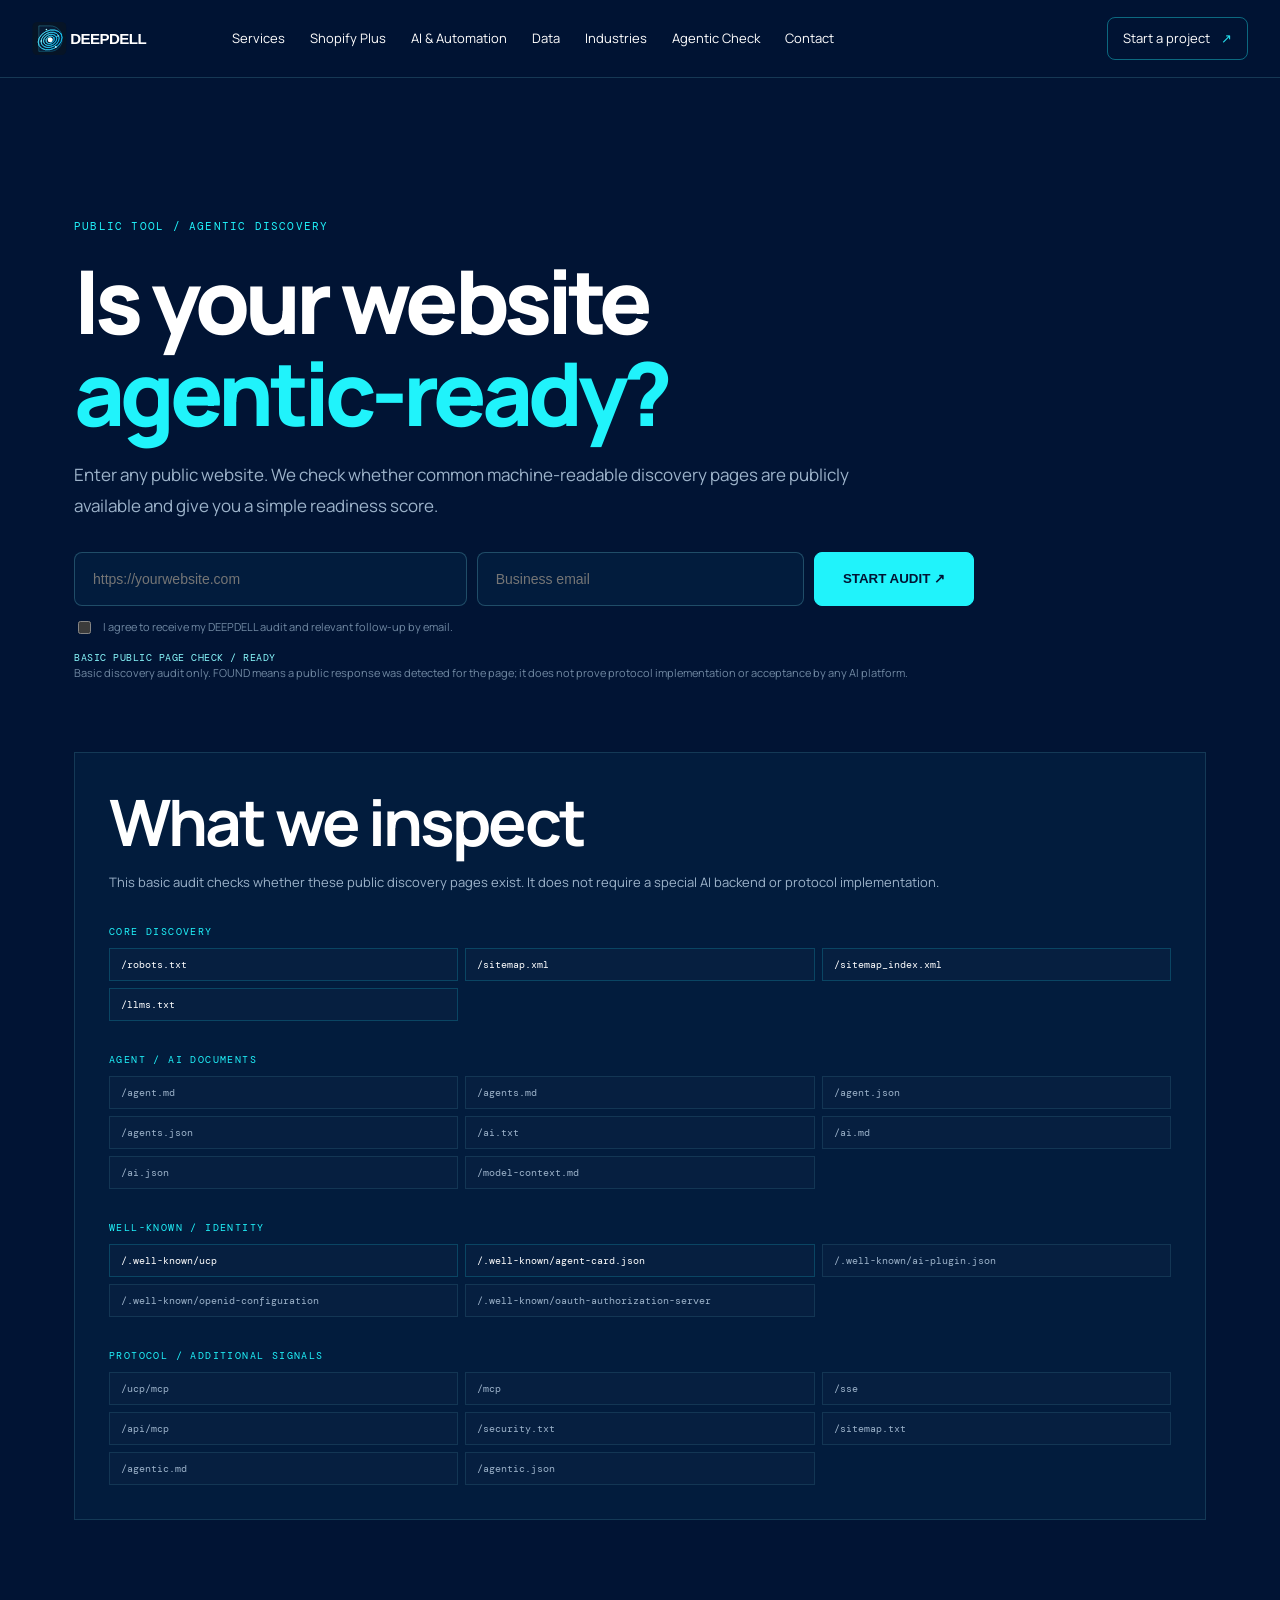
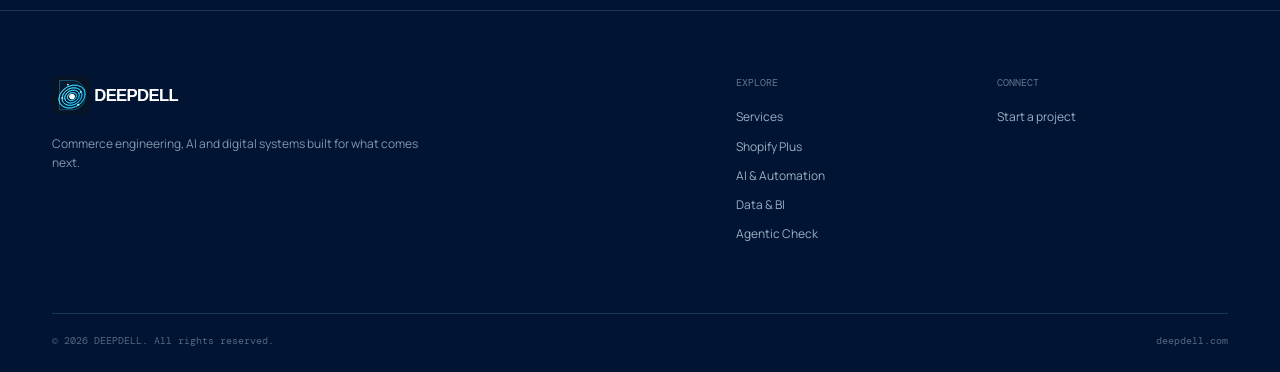
==== commit 7e7d132b: "Capture Agentic Checker leads in Klaviyo" ====
--- a/agentic-check.html
+++ b/agentic-check.html
@@ -7,7 +7,7 @@
 <link rel="stylesheet" href="styles.css"><link rel="stylesheet" href="responsive.css"><link rel="stylesheet" href="brand.css"><link rel="stylesheet" href="ux.css"><link rel="stylesheet" href="tech.css"><link rel="stylesheet" href="site-fixes.css">
 <title>Agentic Readiness Checker — DEEPDELL</title>
 <style>
-.check-wrap{max-width:1180px;margin:0 auto;padding:140px 24px 90px}.check-hero{max-width:900px;margin-bottom:42px}.check-hero h1{font-size:clamp(48px,7vw,88px);line-height:.96;margin:18px 0 22px}.check-hero h1 span{color:#20f3fb}.check-hero p{color:#9db3ca;font-size:17px;line-height:1.8;max-width:820px}.check-form{display:grid;grid-template-columns:minmax(0,1fr) auto;gap:10px;margin:30px 0 12px}.check-form input{min-width:0;padding:17px 18px;border:1px solid rgba(137,249,253,.22);background:#021c3d;color:#fff;border-radius:8px;font:14px Inter,Arial,sans-serif;outline:none}.check-form input:focus{border-color:#20f3fb;box-shadow:0 0 0 3px rgba(32,243,251,.08)}.check-form button{border:1px solid #20f3fb;background:#20f3fb;color:#011434;padding:0 28px;border-radius:8px;font-weight:800;cursor:pointer;min-height:54px}.check-form button:disabled{opacity:.5;cursor:wait}.check-note{font-size:11px;color:#7189a3;line-height:1.7}.server-status{font:10px 'DM Mono',monospace;color:#89f9fd;letter-spacing:.05em;margin-top:14px}.server-status.error{color:#ffb7b7}.audit-panel{display:none;margin-top:35px}.audit-panel.show{display:block}.audit-url{margin:0 0 18px;padding:11px 13px;border:1px solid rgba(137,249,253,.14);background:#021c3d;color:#89f9fd;font:10px 'DM Mono',monospace;overflow:hidden;text-overflow:ellipsis;white-space:nowrap}.audit-head{display:flex;justify-content:space-between;gap:25px;align-items:flex-end;margin-bottom:20px}.audit-score{font-size:66px;line-height:.9;font-weight:800;color:#20f3fb}.audit-score small{font-size:20px;color:#89f9fd}.audit-label{color:#9db3ca;font:10px 'DM Mono',monospace;letter-spacing:.1em;text-transform:uppercase;line-height:1.8}.audit-grid{display:grid;grid-template-columns:repeat(2,minmax(0,1fr));gap:10px}.audit-card{padding:18px;border:1px solid rgba(137,249,253,.13);background:#062247;min-height:100px}.audit-card.pass{border-color:rgba(32,243,251,.35)}.audit-card.warn{border-color:rgba(255,196,91,.3)}.audit-top{display:flex;justify-content:space-between;gap:10px;margin-bottom:8px}.audit-top strong{font-size:13px}.badge{font:9px 'DM Mono',monospace;letter-spacing:.1em;color:#89f9fd}.warn .badge{color:#ffc45b}.audit-card p{margin:0;color:#9db3ca;font-size:12px;line-height:1.65}.group-title{margin:32px 0 10px;color:#20f3fb;font:10px 'DM Mono',monospace;letter-spacing:.14em}.score-box{margin:30px 0;padding:24px;border:1px solid rgba(32,243,251,.24);background:linear-gradient(135deg,rgba(32,243,251,.045),rgba(2,28,61,.96))}.score-box h3{margin:0 0 18px;color:#20f3fb;font:11px 'DM Mono',monospace;letter-spacing:.14em}.score-row{display:grid;grid-template-columns:minmax(0,1fr) auto;gap:15px;padding:11px 0;border-bottom:1px solid rgba(137,249,253,.08);color:#dce9f5;font-size:13px}.score-row strong{font:700 12px 'DM Mono',monospace;color:#89f9fd}.score-total{display:flex;justify-content:space-between;margin-top:16px;padding-top:16px;border-top:1px solid rgba(32,243,251,.22);font-weight:800}.score-total b{font:700 20px 'DM Mono',monospace;color:#20f3fb}.audit-actions{display:flex;justify-content:space-between;gap:15px;align-items:center;margin-top:22px;padding:22px;border:1px solid rgba(32,243,251,.22);background:#021c3d}.audit-actions strong{display:block;font-size:18px;margin-bottom:5px}.audit-actions span{color:#9db3ca;font-size:12px;line-height:1.6}.audit-actions a{white-space:nowrap}.method{margin-top:70px;padding:34px;border:1px solid rgba(137,249,253,.13);background:#021c3d}.method h2{margin-top:0}.method p{color:#9db3ca;line-height:1.75;font-size:13px}.path-list{display:grid;grid-template-columns:repeat(3,1fr);gap:7px}.path{padding:9px 11px;border:1px solid rgba(137,249,253,.10);background:#061f40;color:#9db3ca;font:10px 'DM Mono',monospace;overflow:hidden;text-overflow:ellipsis}.path.standard{color:#fff;border-color:rgba(32,243,251,.18)}
+.check-wrap{max-width:1180px;margin:0 auto;padding:140px 24px 90px}.check-hero{max-width:900px;margin-bottom:42px}.check-hero h1{font-size:clamp(48px,7vw,88px);line-height:.96;margin:18px 0 22px}.check-hero h1 span{color:#20f3fb}.check-hero p{color:#9db3ca;font-size:17px;line-height:1.8;max-width:820px}.check-form{display:grid;grid-template-columns:minmax(0,1.2fr) minmax(0,1fr) auto;gap:10px;margin:30px 0 12px}.check-form input{min-width:0;padding:17px 18px;border:1px solid rgba(137,249,253,.22);background:#021c3d;color:#fff;border-radius:8px;font:14px Inter,Arial,sans-serif;outline:none}.check-form input:focus{border-color:#20f3fb;box-shadow:0 0 0 3px rgba(32,243,251,.08)}.check-form button{border:1px solid #20f3fb;background:#20f3fb;color:#011434;padding:0 28px;border-radius:8px;font-weight:800;cursor:pointer;min-height:54px}.check-form button:disabled{opacity:.5;cursor:wait}.consent{display:flex;gap:9px;align-items:flex-start;margin:0 0 12px;color:#7189a3;font-size:11px;line-height:1.6}.consent input{margin-top:3px;accent-color:#20f3fb}.check-note{font-size:11px;color:#7189a3;line-height:1.7}.server-status{font:10px 'DM Mono',monospace;color:#89f9fd;letter-spacing:.05em;margin-top:14px}.server-status.error{color:#ffb7b7}.audit-panel{display:none;margin-top:35px}.audit-panel.show{display:block}.audit-url{margin:0 0 18px;padding:11px 13px;border:1px solid rgba(137,249,253,.14);background:#021c3d;color:#89f9fd;font:10px 'DM Mono',monospace;overflow:hidden;text-overflow:ellipsis;white-space:nowrap}.audit-head{display:flex;justify-content:space-between;gap:25px;align-items:flex-end;margin-bottom:20px}.audit-score{font-size:66px;line-height:.9;font-weight:800;color:#20f3fb}.audit-score small{font-size:20px;color:#89f9fd}.audit-label{color:#9db3ca;font:10px 'DM Mono',monospace;letter-spacing:.1em;text-transform:uppercase;line-height:1.8}.audit-grid{display:grid;grid-template-columns:repeat(2,minmax(0,1fr));gap:10px}.audit-card{padding:18px;border:1px solid rgba(137,249,253,.13);background:#062247;min-height:100px}.audit-card.pass{border-color:rgba(32,243,251,.35)}.audit-card.warn{border-color:rgba(255,196,91,.3)}.audit-top{display:flex;justify-content:space-between;gap:10px;margin-bottom:8px}.audit-top strong{font-size:13px}.badge{font:9px 'DM Mono',monospace;letter-spacing:.1em;color:#89f9fd}.warn .badge{color:#ffc45b}.audit-card p{margin:0;color:#9db3ca;font-size:12px;line-height:1.65}.group-title{margin:32px 0 10px;color:#20f3fb;font:10px 'DM Mono',monospace;letter-spacing:.14em}.score-box{margin:30px 0;padding:24px;border:1px solid rgba(32,243,251,.24);background:linear-gradient(135deg,rgba(32,243,251,.045),rgba(2,28,61,.96))}.score-box h3{margin:0 0 18px;color:#20f3fb;font:11px 'DM Mono',monospace;letter-spacing:.14em}.score-row{display:grid;grid-template-columns:minmax(0,1fr) auto;gap:15px;padding:11px 0;border-bottom:1px solid rgba(137,249,253,.08);color:#dce9f5;font-size:13px}.score-row strong{font:700 12px 'DM Mono',monospace;color:#89f9fd}.score-total{display:flex;justify-content:space-between;margin-top:16px;padding-top:16px;border-top:1px solid rgba(32,243,251,.22);font-weight:800}.score-total b{font:700 20px 'DM Mono',monospace;color:#20f3fb}.audit-actions{display:flex;justify-content:space-between;gap:15px;align-items:center;margin-top:22px;padding:22px;border:1px solid rgba(32,243,251,.22);background:#021c3d}.audit-actions strong{display:block;font-size:18px;margin-bottom:5px}.audit-actions span{color:#9db3ca;font-size:12px;line-height:1.6}.audit-actions a{white-space:nowrap}.method{margin-top:70px;padding:34px;border:1px solid rgba(137,249,253,.13);background:#021c3d}.method h2{margin-top:0}.method p{color:#9db3ca;line-height:1.75;font-size:13px}.path-list{display:grid;grid-template-columns:repeat(3,1fr);gap:7px}.path{padding:9px 11px;border:1px solid rgba(137,249,253,.10);background:#061f40;color:#9db3ca;font:10px 'DM Mono',monospace;overflow:hidden;text-overflow:ellipsis}.path.standard{color:#fff;border-color:rgba(32,243,251,.18)}
 @media(max-width:700px){.check-wrap{padding:105px 18px 60px}.check-form{grid-template-columns:1fr}.check-form button{width:100%}.audit-head{align-items:flex-start;flex-direction:column}.audit-grid{grid-template-columns:1fr}.audit-actions{align-items:flex-start;flex-direction:column}.audit-actions a{width:100%;text-align:center}.path-list{grid-template-columns:1fr 1fr}.audit-score{font-size:56px}}@media(max-width:430px){.path-list{grid-template-columns:1fr}.check-hero h1{font-size:clamp(42px,12vw,58px)}}
 </style>
 </head>
@@ -15,7 +15,7 @@
 <div id="site-loader" aria-hidden="true"><div class="loader-inner"><div class="loader-orbit"><span class="loader-core"></span></div><span class="loader-label">DEEPDELL / INITIALISING</span></div></div>
 <header class="site-header" id="top"><a class="brand" href="/" aria-label="DEEPDELL home"><img src="assets/deepdell-lockup.svg" alt="DEEPDELL — Deep Technology. Clear Impact."></a><nav class="nav" aria-label="Main navigation"><a href="services.html">Services</a><a href="shopify-plus.html">Shopify Plus</a><a href="ai.html">AI & Automation</a><a href="data.html">Data</a><a href="industries.html">Industries</a><a href="agentic-check.html" aria-current="page">Agentic Check</a><a href="contact.html">Contact</a></nav><div class="header-tools"><a class="header-cta" href="contact.html">Start a project <span>↗</span></a><button class="menu" aria-label="Open menu" aria-expanded="false" type="button"><i></i><i></i></button></div></header>
 <main class="check-wrap">
-<section class="check-hero"><div class="section-kicker">PUBLIC TOOL / AGENTIC DISCOVERY</div><h1>Is your website <span>agentic-ready?</span></h1><p>Enter any public website. We check whether common machine-readable discovery pages are publicly available and give you a simple readiness score.</p><form class="check-form" id="scan-form"><input id="url" type="url" inputmode="url" autocomplete="url" placeholder="https://yourwebsite.com" required><button id="scan-button" type="submit">START AUDIT ↗</button></form><div class="server-status" id="server-status">BASIC PUBLIC PAGE CHECK / READY</div><div class="check-note">Basic discovery audit only. FOUND means a public response was detected for the page; it does not prove protocol implementation or acceptance by any AI platform.</div></section>
+<section class="check-hero"><div class="section-kicker">PUBLIC TOOL / AGENTIC DISCOVERY</div><h1>Is your website <span>agentic-ready?</span></h1><p>Enter any public website. We check whether common machine-readable discovery pages are publicly available and give you a simple readiness score.</p><form class="check-form" id="scan-form"><input id="url" type="url" inputmode="url" autocomplete="url" placeholder="https://yourwebsite.com" aria-label="Website URL" required><input id="email" type="email" autocomplete="email" placeholder="Business email" aria-label="Business email" required><button id="scan-button" type="submit">START AUDIT ↗</button></form><label class="consent"><input id="consent" type="checkbox" required><span>I agree to receive my DEEPDELL audit and relevant follow-up by email.</span></label><div class="server-status" id="server-status">BASIC PUBLIC PAGE CHECK / READY</div><div class="check-note">Basic discovery audit only. FOUND means a public response was detected for the page; it does not prove protocol implementation or acceptance by any AI platform.</div></section>
 <section class="audit-panel" id="status" aria-live="polite"></section>
 <section class="method"><h2>What we inspect</h2><p>This basic audit checks whether these public discovery pages exist. It does not require a special AI backend or protocol implementation.</p><div class="group-title">CORE DISCOVERY</div><div class="path-list"><div class="path standard">/robots.txt</div><div class="path standard">/sitemap.xml</div><div class="path standard">/sitemap_index.xml</div><div class="path standard">/llms.txt</div></div><div class="group-title">AGENT / AI DOCUMENTS</div><div class="path-list"><div class="path">/agent.md</div><div class="path">/agents.md</div><div class="path">/agent.json</div><div class="path">/agents.json</div><div class="path">/ai.txt</div><div class="path">/ai.md</div><div class="path">/ai.json</div><div class="path">/model-context.md</div></div><div class="group-title">WELL-KNOWN / IDENTITY</div><div class="path-list"><div class="path standard">/.well-known/ucp</div><div class="path standard">/.well-known/agent-card.json</div><div class="path">/.well-known/ai-plugin.json</div><div class="path">/.well-known/openid-configuration</div><div class="path">/.well-known/oauth-authorization-server</div></div><div class="group-title">PROTOCOL / ADDITIONAL SIGNALS</div><div class="path-list"><div class="path">/ucp/mcp</div><div class="path">/mcp</div><div class="path">/sse</div><div class="path">/api/mcp</div><div class="path">/security.txt</div><div class="path">/sitemap.txt</div><div class="path">/agentic.md</div><div class="path">/agentic.json</div></div></section>
 </main>
@@ -23,8 +23,8 @@
 <script src="script.js"></script>
 <script>
 (()=> {
-const form=document.getElementById('scan-form'),input=document.getElementById('url'),status=document.getElementById('status'),button=document.getElementById('scan-button'),server=document.getElementById('server-status');
-const q=new URLSearchParams(location.search);if(q.get('url'))input.value=q.get('url');
+const form=document.getElementById('scan-form'),input=document.getElementById('url'),emailInput=document.getElementById('email'),consent=document.getElementById('consent'),status=document.getElementById('status'),button=document.getElementById('scan-button'),server=document.getElementById('server-status');
+const q=new URLSearchParams(location.search);if(q.get('url'))input.value=q.get('url');if(q.get('email'))emailInput.value=q.get('email');
 const esc=s=>String(s??'').replace(/[&<>"]/g,m=>({'&':'&amp;','<':'&lt;','>':'&gt;','"':'&quot;'}[m]));
 const checks=[
 ['Core Discovery','robots.txt','/robots.txt',true],['Core Discovery','sitemap.xml','/sitemap.xml',true],['Core Discovery','sitemap index','/sitemap_index.xml',true],['Core Discovery','llms.txt','/llms.txt',true],
@@ -53,6 +53,7 @@
   agentProtocols:Math.round((count('Protocols & Signals')/8)*20)
  };
 }
+async function captureLead(base,email,results,total){const publicKey='XjPgFj',listId='VhCn88',found=results.filter(x=>x.found).length;const payload={data:{type:'subscription',attributes:{custom_source:'DEEPDELL Agentic Readiness Checker',profile:{data:{type:'profile',attributes:{email,properties:{Website_URL:base,Audit_URL:location.origin+'/agentic-check.html?url='+encodeURIComponent(base),Audit_Score:total,Audit_Found:found,Audit_Date:new Date().toISOString(),Lead_Source:'DEEPDELL Agentic Checker',Service_Interest:'Agentic Website Implementation'}}}}},relationships:{list:{data:{type:'list',id:listId}}}}};const r=await fetch('https://a.klaviyo.com/client/subscriptions?company_id='+encodeURIComponent(publicKey),{method:'POST',headers:{revision:'2026-07-15','content-type':'application/vnd.api+json',accept:'application/vnd.api+json'},body:JSON.stringify(payload)});if(!r.ok)throw new Error('Lead capture returned HTTP '+r.status);return true;}
 function render(base,results){
  const c=score(results),total=Object.values(c).reduce((a,b)=>a+b,0),groups={};results.forEach(x=>(groups[x.group]??=[]).push(x));
  status.innerHTML='<div class="audit-url">'+esc(base)+'</div><div class="audit-head"><div><div class="audit-score">'+total+'<small>/100</small></div><div class="audit-label">BASIC DISCOVERY AUDIT</div></div><div class="audit-label">FOUND '+results.filter(x=>x.found).length+' / '+results.length+'<br>PUBLIC PAGE CHECK</div></div><section class="score-box"><h3>AGENTIC READINESS</h3>'+
@@ -65,10 +66,10 @@
 form.addEventListener('submit',async e=>{
  e.preventDefault();let value=input.value.trim();if(!value)return;
  try{const u=new URL(value);if(!/^https?:$/.test(u.protocol))throw new Error('Use a public http:// or https:// URL.');value=u.origin+'/'}catch{server.textContent='BASIC PUBLIC PAGE CHECK / INVALID URL';server.className='server-status error';return}
- button.disabled=true;button.textContent='CHECKING…';server.textContent='BASIC PUBLIC PAGE CHECK / SCANNING';server.className='server-status';status.classList.remove('show');
+ if(!emailInput.value.trim()||!consent.checked){server.textContent='BASIC PUBLIC PAGE CHECK / EMAIL CONSENT REQUIRED';server.className='server-status error';return}button.disabled=true;button.textContent='CHECKING…';server.textContent='BASIC PUBLIC PAGE CHECK / SCANNING';server.className='server-status';status.classList.remove('show');
  try{
   const results=await Promise.all(checks.map(async ([group,name,path,standard])=>{const r=await probe(value.replace(/\/$/,'')+path);return {group,name,path,standard,found:r.ok,status:r.status,source:r.source}}));
-  render(value,results);server.textContent='BASIC PUBLIC PAGE CHECK / COMPLETE';
+  const c=score(results),total=Object.values(c).reduce((a,b)=>a+b,0);try{await captureLead(value,emailInput.value.trim(),results,total);server.textContent='BASIC PUBLIC PAGE CHECK / COMPLETE';}catch(err){server.textContent='AUDIT COMPLETE / LEAD CAPTURE FAILED';server.className='server-status error'}render(value,results);
  }catch(err){status.innerHTML='<div class="score-box"><h3>AUDIT COULD NOT COMPLETE</h3><p style="margin:0;color:#9db3ca;line-height:1.7;font-size:13px">'+esc(err.message||'The basic check could not complete.')+'</p></div>';status.classList.add('show');server.textContent='BASIC PUBLIC PAGE CHECK / ERROR';server.className='server-status error'}
  finally{button.disabled=false;button.textContent='START AUDIT ↗'}
 });
